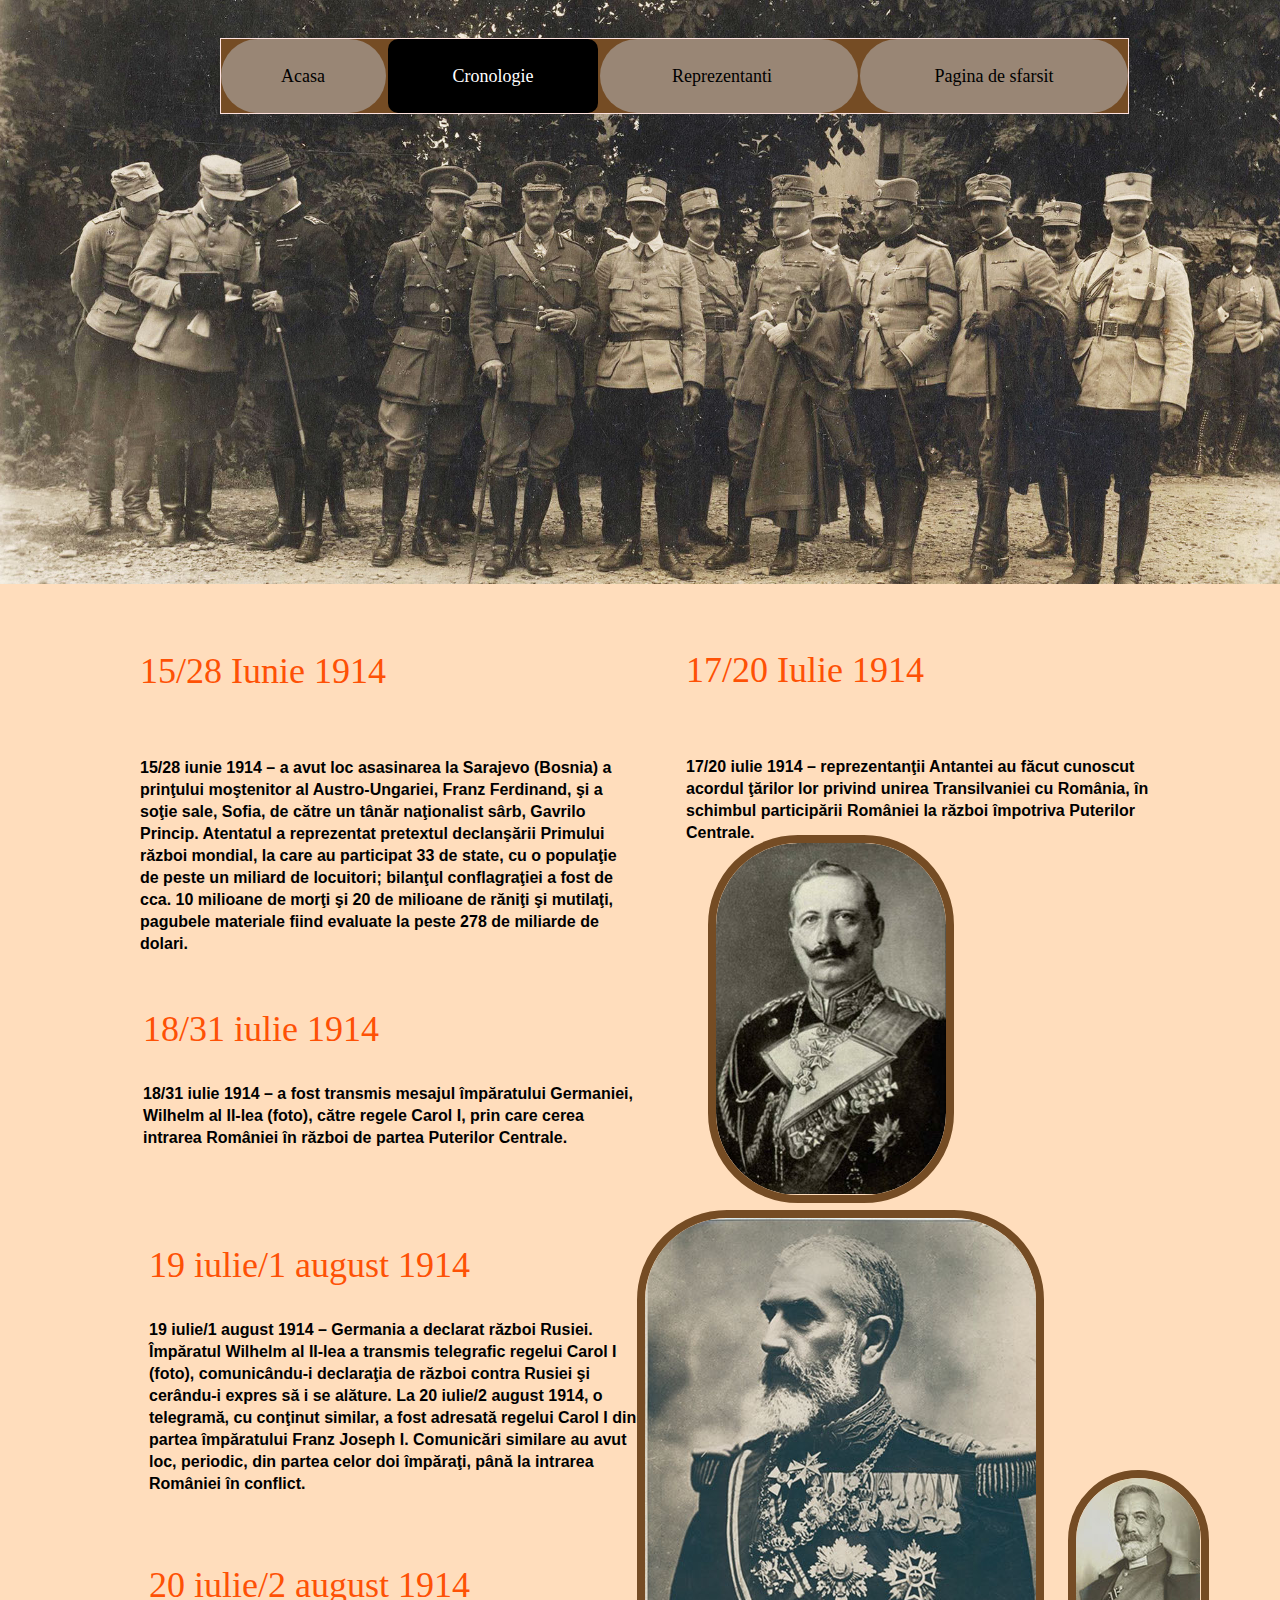
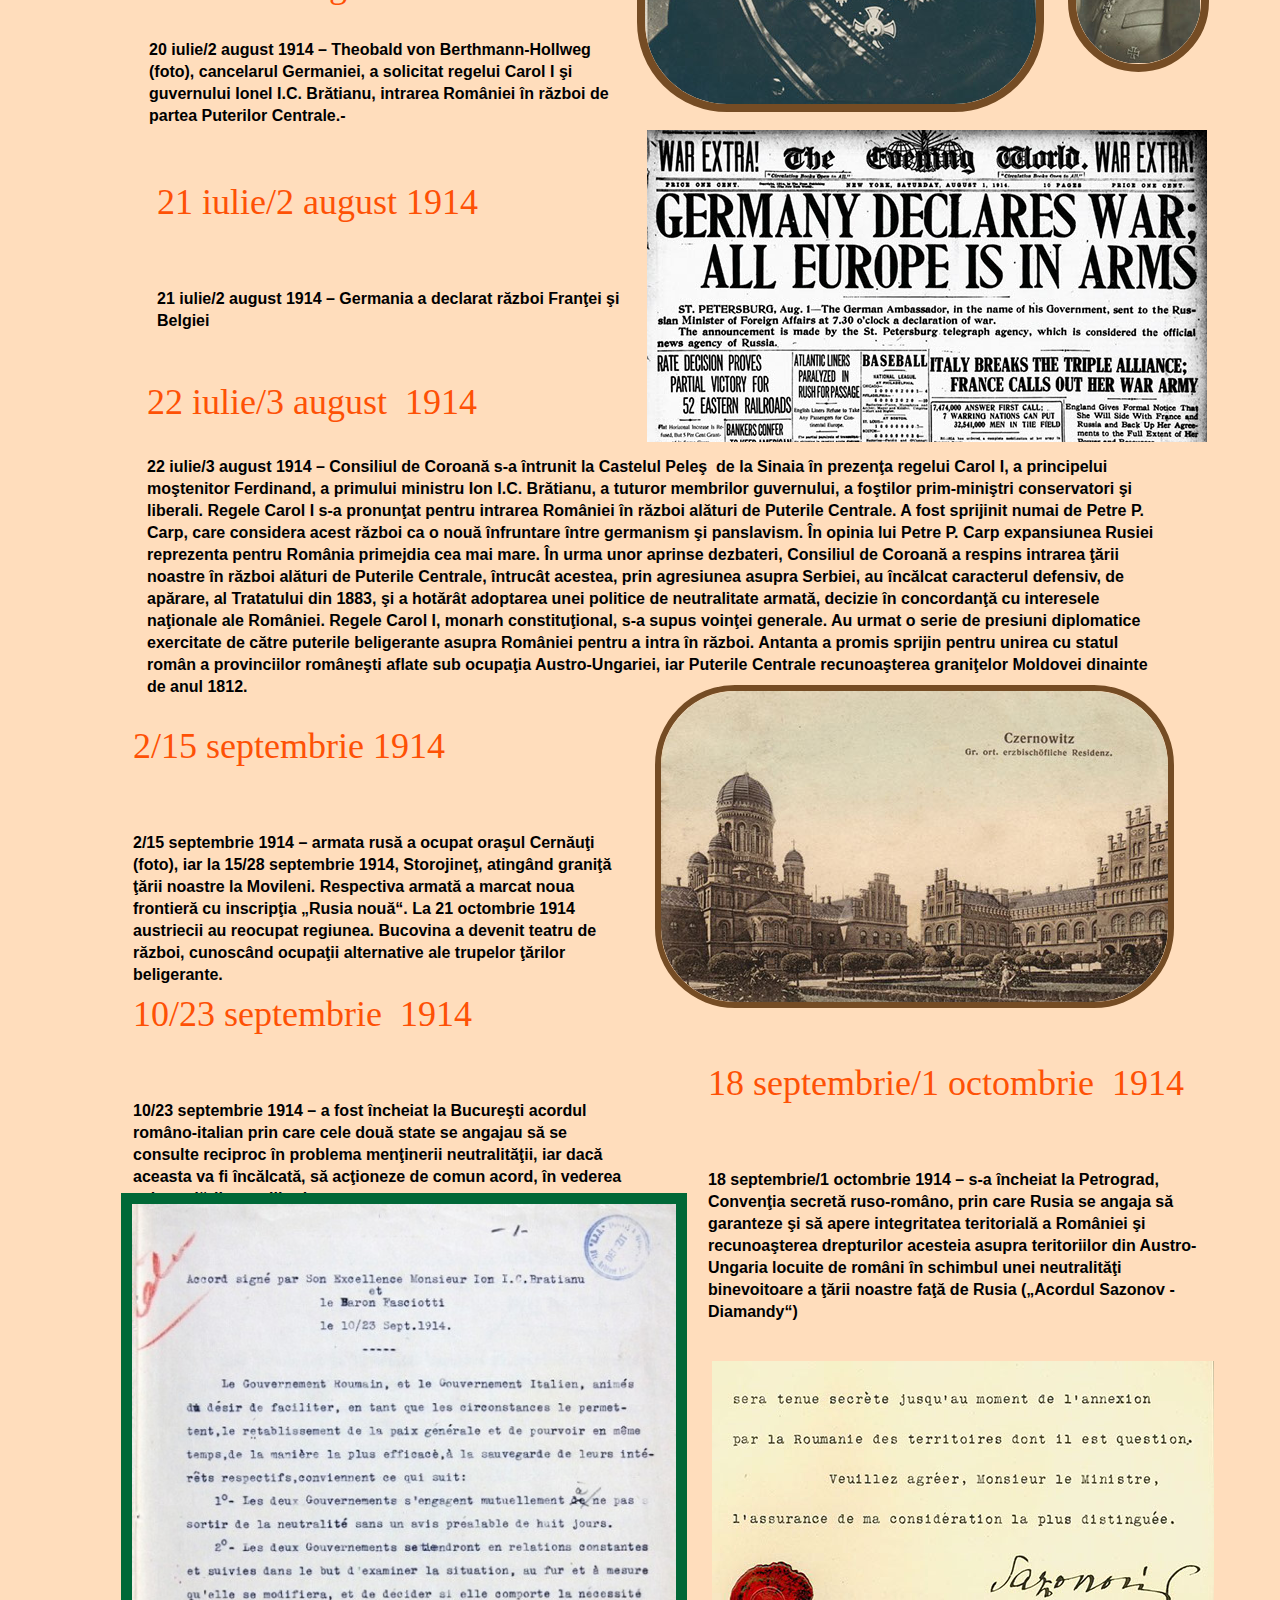
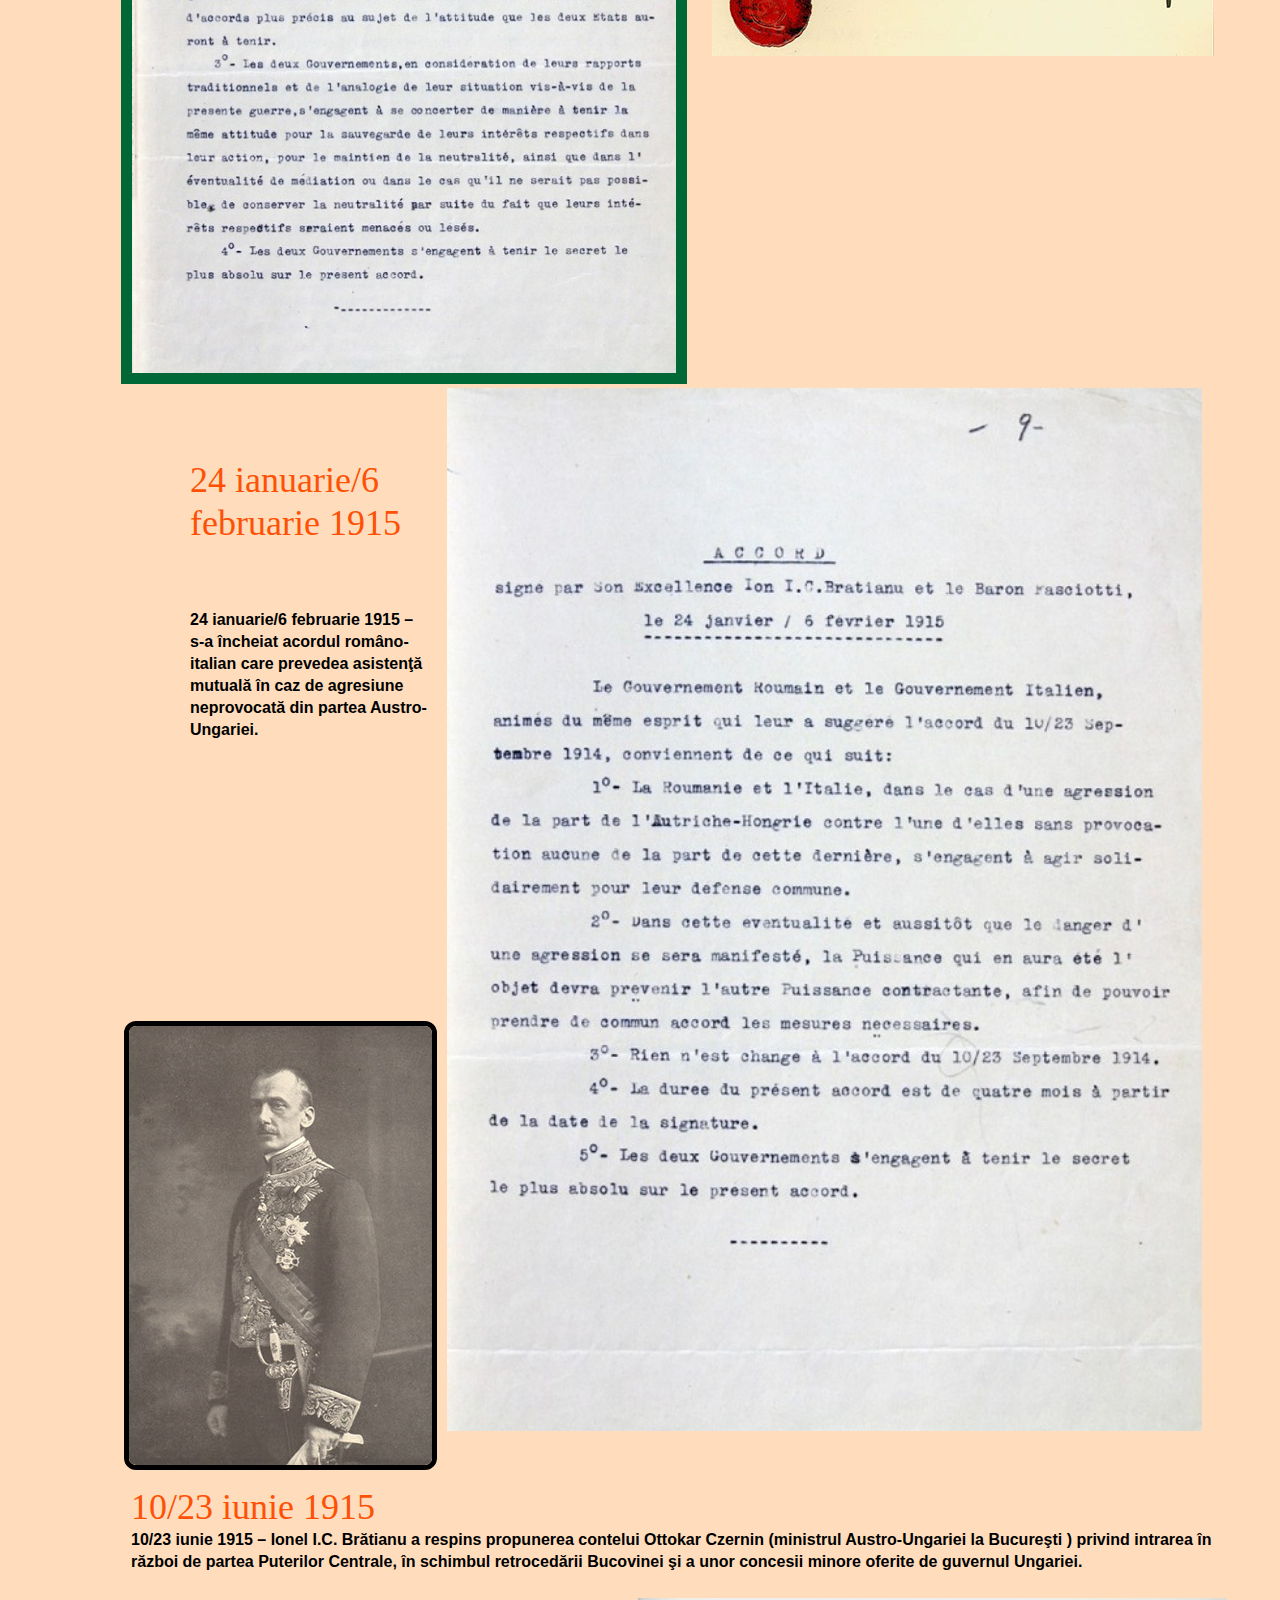
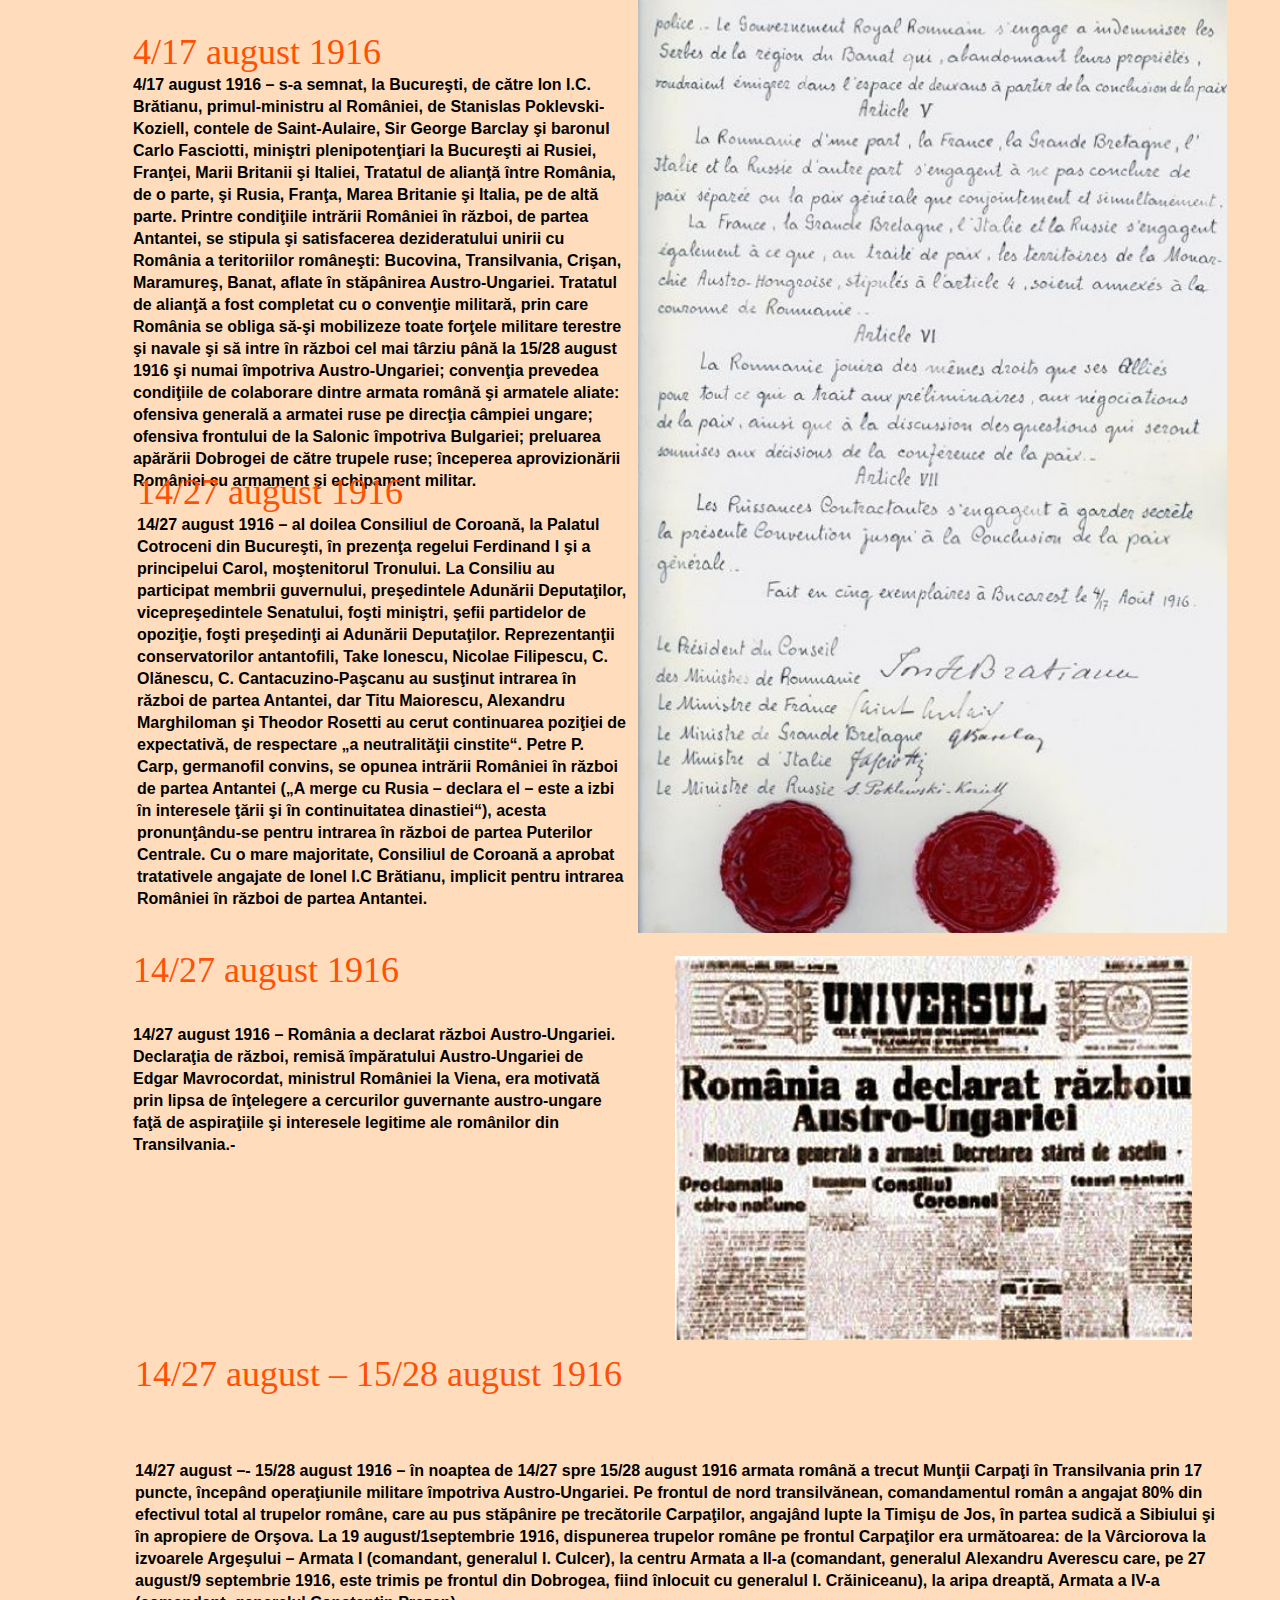
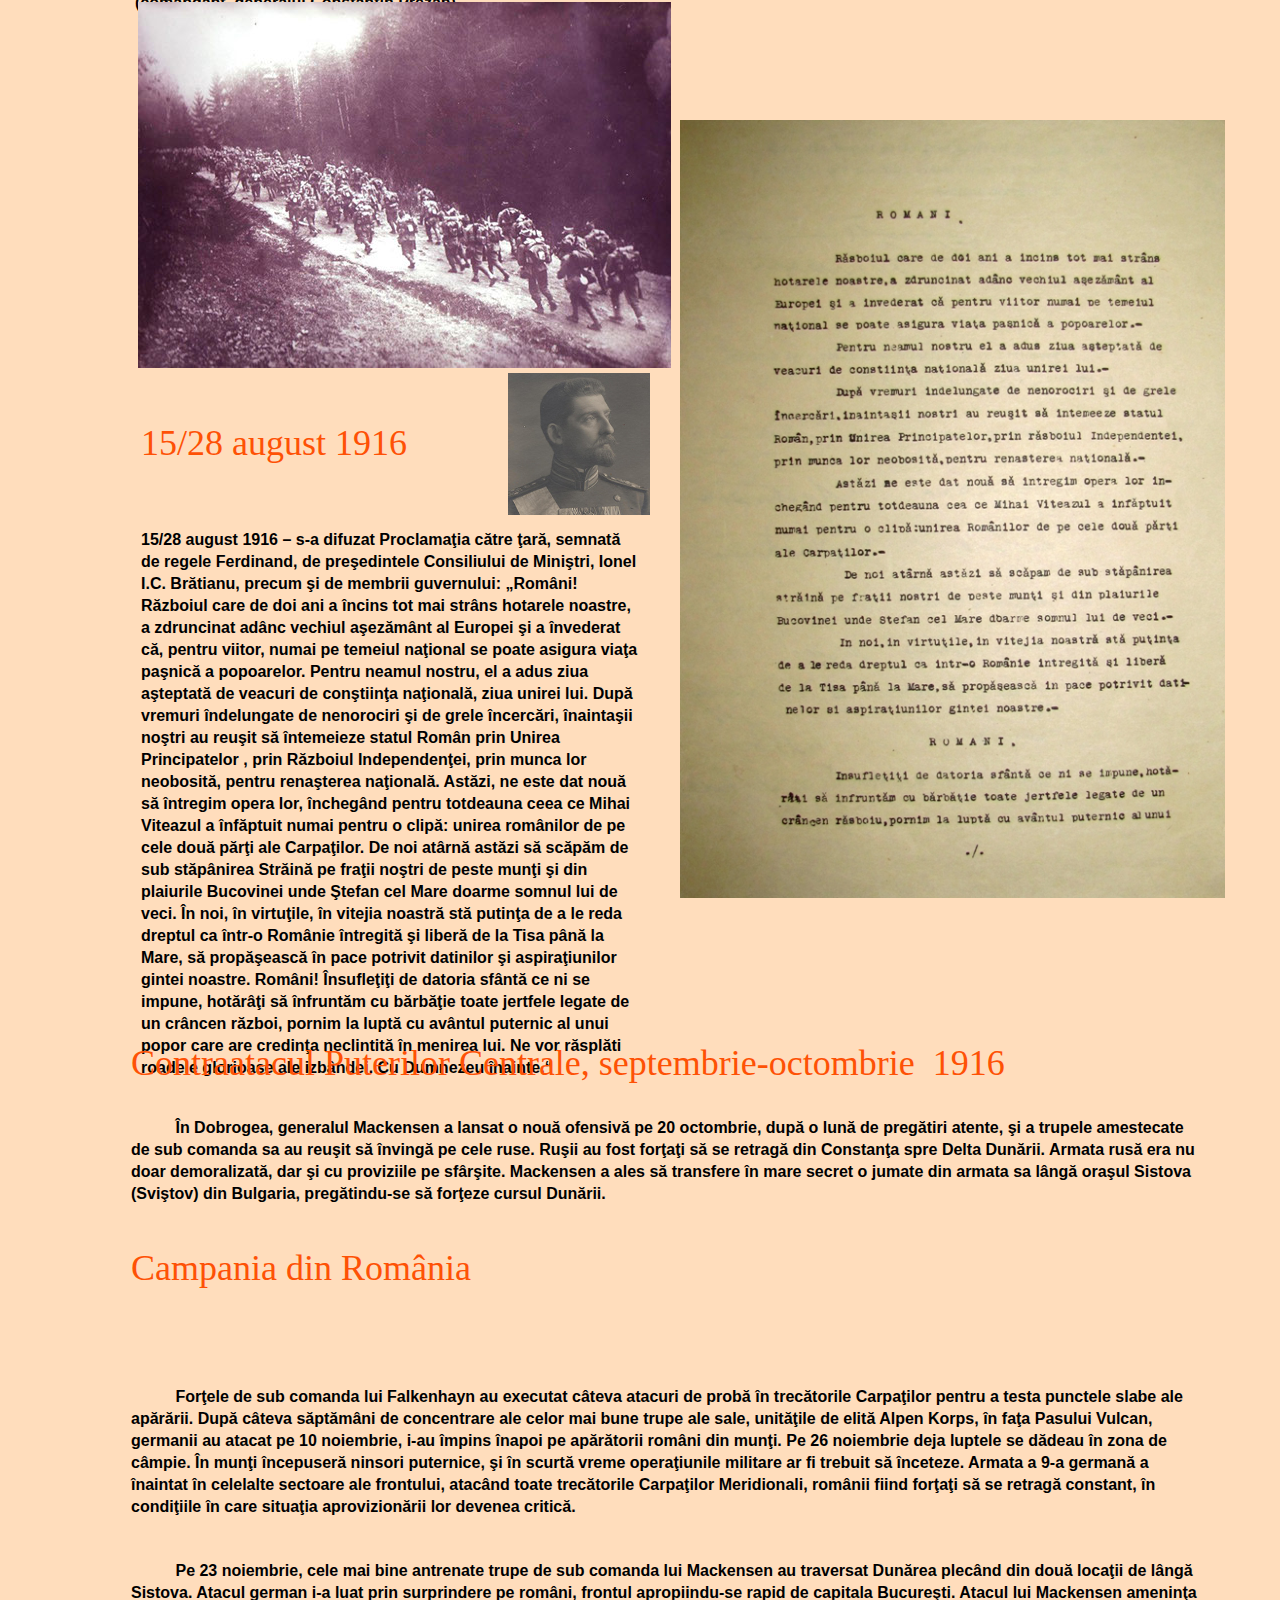
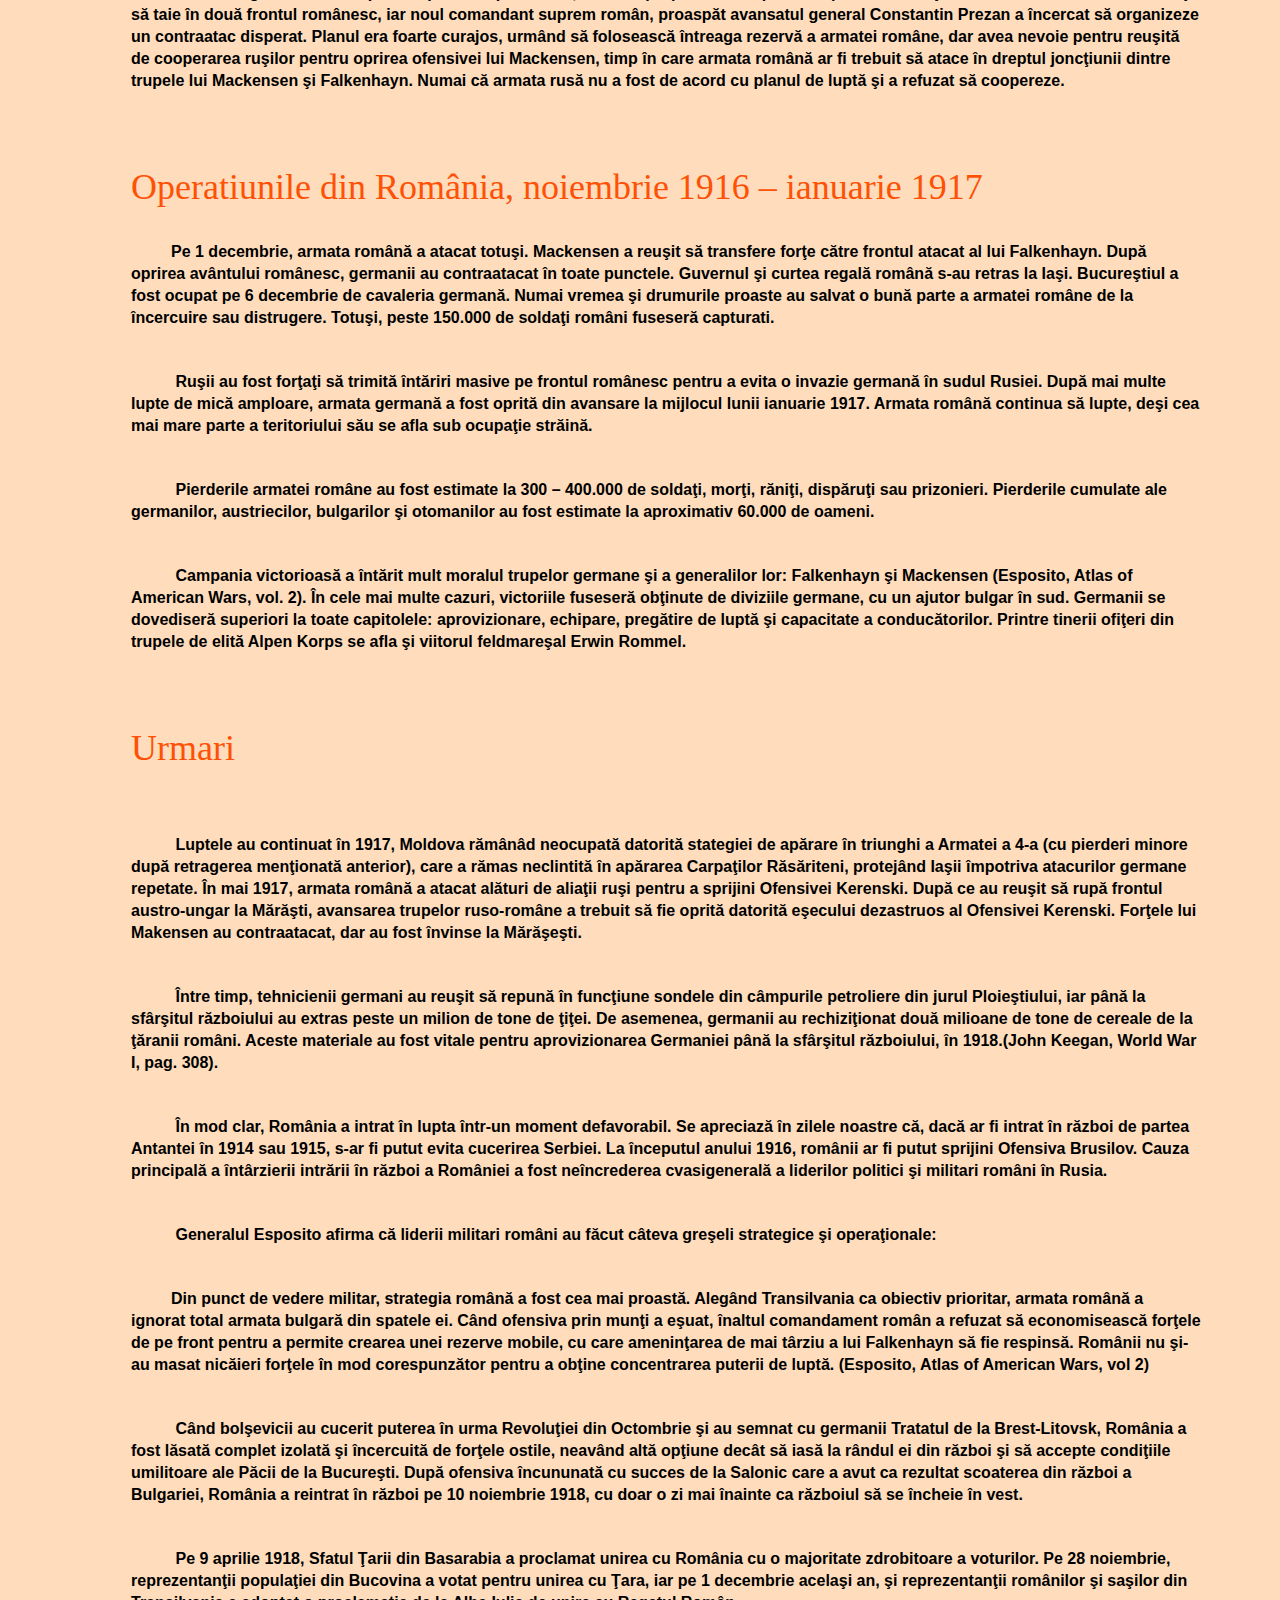
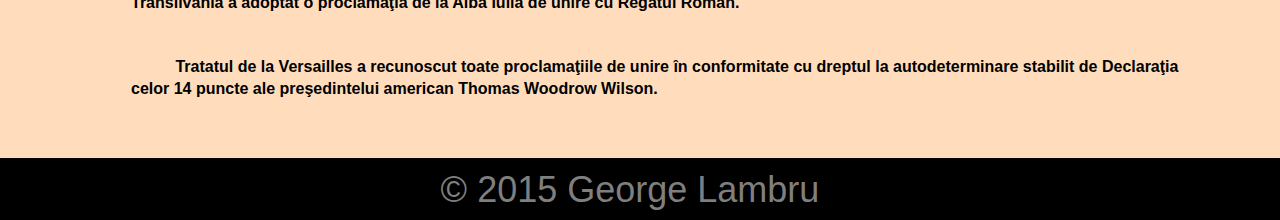
==== cronologie.html @ cd108ac4 "Add files via upload" ====
<!DOCTYPE html>
<html class="html">
 <head>

  <script type="text/javascript">
   if(typeof Muse == "undefined") window.Muse = {}; window.Muse.assets = {"required":["jquery-1.8.3.min.js", "museutils.js", "jquery.musemenu.js", "jquery.watch.js", "cronologie.css"], "outOfDate":[]};
</script>
  
  <meta http-equiv="Content-type" content="text/html;charset=UTF-8"/>
  <meta name="generator" content="2014.0.1.264"/>
  <title>Cronologie</title>
  <!-- CSS -->
  <link rel="stylesheet" type="text/css" href="css/site_global.css?3799021818"/>
  <link rel="stylesheet" type="text/css" href="css/master_a-master.css?3885251692"/>
  <link rel="stylesheet" type="text/css" href="css/cronologie.css?414787068" id="pagesheet"/>
  <!-- Other scripts -->
  <script type="text/javascript">
   document.documentElement.className += ' js';
var __adobewebfontsappname__ = "muse";
</script>
  <!-- JS includes -->
  <script type="text/javascript">
   document.write('\x3Cscript src="' + (document.location.protocol == 'https:' ? 'https:' : 'http:') + '//webfonts.creativecloud.com/josefin-sans:n6:all;alfa-slab-one:n4:all.js" type="text/javascript">\x3C/script>');
</script>
  <!--[if lt IE 9]>
  <script src="scripts/html5shiv.js?4241844378" type="text/javascript"></script>
  <![endif]-->
   </head>
 <body>

  <div class="clearfix" id="page"><!-- column -->
   <div class="position_content" id="page_position_content">
    <div class="browser_width colelem" id="u74-bw">
     <div id="u74"><!-- group -->
      <div class="clearfix" id="u74_align_to_page">
       <nav class="MenuBar clearfix grpelem" id="menuu112"><!-- horizontal box -->
        <div class="MenuItemContainer clearfix grpelem" id="u120"><!-- vertical box -->
         <a class="nonblock nontext MenuItem MenuItemWithSubMenu clearfix colelem" id="u123" href="index.html"><!-- horizontal box --><div class="MenuItemLabel NoWrap clearfix grpelem" id="u124-4"><!-- content --><p>Acasa</p></div></a>
        </div>
        <div class="MenuItemContainer clearfix grpelem" id="u113"><!-- vertical box -->
         <a class="nonblock nontext MenuItem MenuItemWithSubMenu MuseMenuActive clearfix colelem" id="u114" href="cronologie.html"><!-- horizontal box --><div class="MenuItemLabel NoWrap clearfix grpelem" id="u115-4"><!-- content --><p>Cronologie</p></div></a>
        </div>
        <div class="MenuItemContainer clearfix grpelem" id="u128"><!-- vertical box -->
         <a class="nonblock nontext MenuItem MenuItemWithSubMenu clearfix colelem" id="u131" href="reprezentanti.html"><!-- horizontal box --><div class="MenuItemLabel NoWrap clearfix grpelem" id="u133-4"><!-- content --><p>Reprezentanti</p></div><div class="grpelem" id="u134"><!-- image --></div></a>
         <div class="SubMenu  MenuLevel1 clearfix" id="u129"><!-- vertical box -->
          <ul class="SubMenuView clearfix colelem" id="u130"><!-- vertical box -->
           
          </ul>
         </div>
        </div>
        <div class="MenuItemContainer clearfix grpelem" id="u135"><!-- vertical box -->
         <a class="nonblock nontext MenuItem MenuItemWithSubMenu clearfix colelem" id="u136" href="pagina-de-sfarsit.html"><!-- horizontal box --><div class="MenuItemLabel NoWrap clearfix grpelem" id="u139-4"><!-- content --><p>Pagina de sfarsit</p></div></a>
        </div>
       </nav>
      </div>
     </div>
    </div>
    <div class="clearfix colelem" id="pu280-11"><!-- group -->
     <div class="clearfix grpelem" id="u280-11"><!-- content -->
      <h1 class="Heading" id="u280">&nbsp;</h1>
      <h1 class="Heading" id="u280-3">15/28 Iunie 1914</h1>
      <p class="Body-Copy">&nbsp;</p>
      <p class="Body-Copy">&nbsp;</p>
      <p class="Body-Copy">15/28 iunie 1914 – a avut loc asasinarea la Sarajevo (Bosnia) a prinţului moştenitor al Austro&#45;Ungariei, Franz Ferdinand, şi a soţie sale, Sofia, de către un tânăr naţionalist sârb, Gavrilo Princip. Atentatul a reprezentat pretextul declanşării Primului război mondial, la care au participat 33 de state, cu o populaţie de peste un miliard de locuitori; bilanţul conflagraţiei a fost de cca. 10 milioane de morţi şi 20 de milioane de răniţi şi mutilaţi, pagubele materiale fiind evaluate la peste 278 de miliarde de dolari.</p>
      <p class="Body-Copy">&nbsp;</p>
      <p>&nbsp;</p>
     </div>
     <div class="clearfix grpelem" id="u648-12"><!-- content -->
      <h1 class="Heading" id="u648">&nbsp;</h1>
      <h1 class="Heading" id="u648-3">17/20 Iulie 1914</h1>
      <p class="Body-Copy">&nbsp;</p>
      <p class="Body-Copy">&nbsp;</p>
      <p class="Body-Copy">17/20 iulie 1914 – reprezentanţii Antantei au făcut cunoscut acordul ţărilor lor privind unirea Transilvaniei cu România, în schimbul participării României la război împotriva Puterilor Centrale.</p>
      <p class="Body-Copy">&nbsp;</p>
      <p class="Body-Copy">&nbsp;</p>
      <p>&nbsp;</p>
     </div>
     <div class="clearfix grpelem" id="u650-9"><!-- content -->
      <h1 class="Heading" id="u650">&nbsp;</h1>
      <h1 class="Heading" id="u650-3">18/31 iulie 1914</h1>
      <p class="Body-Copy">&nbsp;</p>
      <p class="Body-Copy">18/31 iulie 1914 – a fost transmis mesajul împăratului Germaniei, Wilhelm al II&#45;lea (foto), către regele Carol I, prin care cerea intrarea României în război de partea Puterilor Centrale.</p>
      <p>&nbsp;</p>
     </div>
     <div class="clearfix grpelem" id="u651-11"><!-- content -->
      <h1 class="Heading" id="u651">&nbsp;</h1>
      <h1 class="Heading" id="u651-3">19 iulie/1 august 1914</h1>
      <p class="Body-Copy">&nbsp;</p>
      <p class="Body-Copy">19 iulie/1 august 1914 – Germania a declarat război Rusiei. Împăratul Wilhelm al II&#45;lea a transmis telegrafic regelui Carol I (foto), comunicându&#45;i declaraţia de război contra Rusiei şi cerându&#45;i expres să i se alăture. La 20 iulie/2 august 1914, o telegramă, cu conţinut similar, a fost adresată regelui Carol I din partea împăratului Franz Joseph I. Comunicări similare au avut loc, periodic, din partea celor doi împăraţi, până la intrarea României în conflict.</p>
      <p class="Body-Copy">&nbsp;</p>
      <p class="Body-Copy">&nbsp;</p>
      <p>&nbsp;</p>
     </div>
     <div class="clearfix grpelem" id="u652-11"><!-- content -->
      <h1 class="Heading" id="u652">&nbsp;</h1>
      <h1 class="Heading" id="u652-3">20 iulie/2 august 1914</h1>
      <p class="Body-Copy">&nbsp;</p>
      <p class="Body-Copy">20 iulie/2 august 1914 – Theobald von Berthmann&#45;Hollweg (foto), cancelarul Germaniei, a solicitat regelui Carol I şi guvernului Ionel I.C. Brătianu, intrarea României în război de partea Puterilor Centrale.&#45;</p>
      <p class="Body-Copy">&nbsp;</p>
      <p class="Body-Copy">&nbsp;</p>
      <p>&nbsp;</p>
     </div>
     <div class="clearfix grpelem" id="u653-11"><!-- content -->
      <h1 class="Heading" id="u653">&nbsp;</h1>
      <h1 class="Heading" id="u653-3">21 iulie/2 august 1914</h1>
      <p class="Body-Copy">&nbsp;</p>
      <p class="Body-Copy">&nbsp;</p>
      <p class="Body-Copy">21 iulie/2 august 1914 – Germania a declarat război Franţei şi Belgiei</p>
      <p class="Body-Copy">&nbsp;</p>
      <p>&nbsp;</p>
     </div>
     <div class="rounded-corners clip_frame grpelem" id="u924"><!-- image -->
      <img class="block" id="u924_img" src="images/wilhelm-crop-u924.jpg" alt="" width="231" height="351"/>
     </div>
     <div class="rounded-corners clip_frame grpelem" id="u930"><!-- image -->
      <img class="block" id="u930_img" src="images/carol%201.jpg" alt="" width="391" height="486"/>
     </div>
     <div class="rounded-corners clip_frame grpelem" id="u936"><!-- image -->
      <img class="block" id="u936_img" src="images/hollweg.jpg" alt="" width="124" height="185"/>
     </div>
     <div class="clip_frame grpelem" id="u942"><!-- image -->
      <img class="block" id="u942_img" src="images/germani%20la%20razboi.jpg" alt="" width="560" height="312"/>
     </div>
     <div class="clearfix grpelem" id="u948-11"><!-- content -->
      <h1 class="Heading" id="u948">&nbsp;</h1>
      <h1 class="Heading" id="u948-3">22 iulie/3 august&nbsp; 1914</h1>
      <p class="Body-Copy">&nbsp;</p>
      <p class="Body-Copy">22 iulie/3 august 1914 – Consiliul de Coroană s&#45;a întrunit la Castelul Peleş&nbsp; de la Sinaia în prezenţa regelui Carol I, a principelui moştenitor Ferdinand, a primului ministru Ion I.C. Brătianu, a tuturor membrilor guvernului, a foştilor prim&#45;miniştri conservatori şi liberali. Regele Carol I s&#45;a pronunţat pentru intrarea României în război alături de Puterile Centrale. A fost sprijinit numai de Petre P. Carp, care considera acest război ca o nouă înfruntare între germanism şi panslavism. În opinia lui Petre P. Carp expansiunea Rusiei reprezenta pentru România primejdia cea mai mare. În urma unor aprinse dezbateri, Consiliul de Coroană a respins intrarea ţării noastre în război alături de Puterile Centrale, întrucât acestea, prin agresiunea asupra Serbiei, au încălcat caracterul defensiv, de apărare, al Tratatului din 1883, şi a hotărât adoptarea unei politice de neutralitate armată, decizie în concordanţă cu interesele naţionale ale României. Regele Carol I, monarh constituţional, s&#45;a supus voinţei generale. Au urmat o serie de presiuni diplomatice exercitate de către puterile beligerante asupra României pentru a intra în război. Antanta a promis sprijin pentru unirea cu statul român a provinciilor româneşti aflate sub ocupaţia Austro&#45;Ungariei, iar Puterile Centrale recunoaşterea graniţelor Moldovei dinainte de anul 1812.</p>
      <p class="Body-Copy">&nbsp;</p>
      <p class="Body-Copy">&nbsp;</p>
      <p>&nbsp;</p>
     </div>
     <div class="clearfix grpelem" id="u949-12"><!-- content -->
      <h1 class="Heading" id="u949">&nbsp;</h1>
      <h1 class="Heading" id="u949-3">2/15 septembrie 1914</h1>
      <p class="Body-Copy">&nbsp;</p>
      <p class="Body-Copy">&nbsp;</p>
      <p class="Body-Copy">2/15 septembrie 1914 – armata rusă a ocupat oraşul Cernăuţi (foto), iar la 15/28 septembrie 1914, Storojineţ, atingând graniţă ţării noastre la Movileni. Respectiva armată a marcat noua frontieră cu inscripţia „Rusia nouă“. La 21 octombrie 1914 austriecii au reocupat regiunea. Bucovina a devenit teatru de război, cunoscând ocupaţii alternative ale trupelor ţărilor beligerante.</p>
      <p class="Body-Copy">&nbsp;</p>
      <p class="Body-Copy">&nbsp;</p>
      <p>&nbsp;</p>
     </div>
     <div class="rounded-corners clip_frame grpelem" id="u960"><!-- image -->
      <img class="block" id="u960_img" src="images/9_cernauti.jpg" alt="" width="507" height="311"/>
     </div>
     <div class="clearfix grpelem" id="u1000"><!-- group -->
      <div class="clearfix grpelem" id="u950-11"><!-- content -->
       <h1 class="Heading" id="u950">&nbsp;</h1>
       <h1 class="Heading" id="u950-3">10/23 septembrie&nbsp; 1914</h1>
       <p class="Body-Copy">&nbsp;</p>
       <p class="Body-Copy">&nbsp;</p>
       <p class="Body-Copy">10/23 septembrie 1914 – a fost încheiat la Bucureşti acordul româno&#45;italian prin care cele două state se angajau să se consulte reciproc în problema menţinerii neutralităţii, iar dacă aceasta va fi încălcată, să acţioneze de comun acord, în vederea salvgardării propriilor interese.</p>
       <p class="Body-Copy">&nbsp;</p>
       <p>&nbsp;</p>
      </div>
      <div class="clip_frame grpelem" id="u966"><!-- image -->
       <img class="block" id="u966_img" src="images/10_acorduri_romano_italiene.jpg" alt="" width="544" height="769"/>
      </div>
     </div>
     <div class="clearfix grpelem" id="u1001"><!-- group -->
      <div class="clearfix grpelem" id="u951-11"><!-- content -->
       <h1 class="Heading" id="u951">&nbsp;</h1>
       <h1 class="Heading" id="u951-3">18 septembrie/1 octombrie&nbsp; 1914</h1>
       <p class="Body-Copy">&nbsp;</p>
       <p class="Body-Copy">&nbsp;</p>
       <p class="Body-Copy">18 septembrie/1 octombrie 1914 – s&#45;a încheiat la Petrograd, Convenţia secretă ruso&#45;româno, prin care Rusia se angaja să garanteze şi să apere integritatea teritorială a României şi recunoaşterea drepturilor acesteia asupra teritoriilor din Austro&#45;Ungaria locuite de români în schimbul unei neutralităţi binevoitoare a ţării noastre faţă de Rusia („Acordul Sazonov &#45; Diamandy“)</p>
       <p class="Body-Copy">&nbsp;</p>
       <p>&nbsp;</p>
      </div>
      <div class="clip_frame grpelem" id="u972"><!-- image -->
       <img class="block" id="u972_img" src="images/petrograd%20rusorom.jpg" alt="" width="502" height="295"/>
      </div>
     </div>
    </div>
    <div class="clearfix colelem" id="pu952-12"><!-- group -->
     <div class="clearfix grpelem" id="u952-12"><!-- content -->
      <h1 class="Heading" id="u952">&nbsp;</h1>
      <h1 class="Heading" id="u952-3">24 ianuarie/6 februarie 1915</h1>
      <p class="Body-Copy">&nbsp;</p>
      <p class="Body-Copy">&nbsp;</p>
      <p class="Body-Copy">24 ianuarie/6 februarie 1915 – s&#45;a încheiat acordul româno&#45;italian care prevedea asistenţă mutuală în caz de agresiune neprovocată din partea Austro&#45;Ungariei.</p>
      <p class="Body-Copy">&nbsp;</p>
      <p class="Body-Copy">&nbsp;</p>
      <p>&nbsp;</p>
     </div>
     <div class="clearfix grpelem" id="u953-8"><!-- content -->
      <h1 class="Heading" id="u953">&nbsp;</h1>
      <h1 class="Heading" id="u953-3">10/23 iunie 1915</h1>
      <p class="Body-Copy">10/23 iunie 1915 – Ionel I.C. Brătianu a respins propunerea contelui Ottokar Czernin (ministrul Austro&#45;Ungariei la Bucureşti ) privind intrarea în război de partea Puterilor Centrale, în schimbul retrocedării Bucovinei şi a unor concesii minore oferite de guvernul Ungariei.</p>
      <p>&nbsp;</p>
     </div>
     <div class="clip_frame grpelem" id="u981"><!-- image -->
      <img class="block" id="u981_img" src="images/fainl%20acord.jpg" alt="" width="755" height="1043"/>
     </div>
     <div class="rounded-corners clip_frame grpelem" id="u989"><!-- image -->
      <img class="block" id="u989_img" src="images/ionel.jpg" alt="" width="303" height="439"/>
     </div>
     <div class="clearfix grpelem" id="u996-8"><!-- content -->
      <h1 class="Heading" id="u996">&nbsp;</h1>
      <h1 class="Heading" id="u996-3">4/17 august 1916</h1>
      <p class="Body-Copy">4/17 august 1916 – s&#45;a semnat, la Bucureşti, de către Ion I.C. Brătianu, primul&#45;ministru al României, de Stanislas Poklevski&#45;Koziell, contele de Saint&#45;Aulaire, Sir George Barclay şi baronul Carlo Fasciotti, miniştri plenipotenţiari la Bucureşti ai Rusiei, Franţei, Marii Britanii şi Italiei, Tratatul de alianţă între România, de o parte, şi Rusia, Franţa, Marea Britanie şi Italia, pe de altă parte. Printre condiţiile intrării României în război, de partea Antantei, se stipula şi satisfacerea dezideratului unirii cu România a teritoriilor româneşti: Bucovina, Transilvania, Crişan, Maramureş, Banat, aflate în stăpânirea Austro&#45;Ungariei. Tratatul de alianţă a fost completat cu o convenţie militară, prin care România se obliga să&#45;şi mobilizeze toate forţele militare terestre şi navale şi să intre în război cel mai târziu până la 15/28 august 1916 şi numai împotriva Austro&#45;Ungariei; convenţia prevedea condiţiile de colaborare dintre armata română şi armatele aliate: ofensiva generală a armatei ruse pe direcţia câmpiei ungare; ofensiva frontului de la Salonic împotriva Bulgariei; preluarea apărării Dobrogei de către trupele ruse; începerea aprovizionării României cu armament şi echipament militar.</p>
      <p>&nbsp;</p>
     </div>
     <div class="clearfix grpelem" id="u997-8"><!-- content -->
      <h1 class="Heading" id="u997">&nbsp;</h1>
      <h1 class="Heading" id="u997-3">14/27 august 1916</h1>
      <p class="Body-Copy">14/27 august 1916 – al doilea Consiliul de Coroană, la Palatul Cotroceni din Bucureşti, în prezenţa regelui Ferdinand I şi a principelui Carol, moştenitorul Tronului. La Consiliu au participat membrii guvernului, preşedintele Adunării Deputaţilor, vicepreşedintele Senatului, foşti miniştri, şefii partidelor de opoziţie, foşti preşedinţi ai Adunării Deputaţilor. Reprezentanţii conservatorilor antantofili, Take Ionescu, Nicolae Filipescu, C. Olănescu, C. Cantacuzino&#45;Paşcanu au susţinut intrarea în război de partea Antantei, dar Titu Maiorescu, Alexandru Marghiloman şi Theodor Rosetti au cerut continuarea poziţiei de expectativă, de respectare „a neutralităţii cinstite“. Petre P. Carp, germanofil convins, se opunea intrării României în război de partea Antantei („A merge cu Rusia – declara el – este a izbi în interesele ţării şi în continuitatea dinastiei“), acesta pronunţându&#45;se pentru intrarea în război de partea Puterilor Centrale. Cu o mare majoritate, Consiliul de Coroană a aprobat tratativele angajate de Ionel I.C Brătianu, implicit pentru intrarea României în război de partea Antantei.</p>
      <p>&nbsp;</p>
     </div>
     <div class="clearfix grpelem" id="u998-11"><!-- content -->
      <h1 class="Heading" id="u998">&nbsp;</h1>
      <h1 class="Heading" id="u998-3">14/27 august – 15/28 august 1916</h1>
      <p class="Body-Copy">&nbsp;</p>
      <p class="Body-Copy">&nbsp;</p>
      <p class="Body-Copy">14/27 august –&#45; 15/28 august 1916 – în noaptea de 14/27 spre 15/28 august 1916 armata română a trecut Munţii Carpaţi în Transilvania prin 17 puncte, începând operaţiunile militare împotriva Austro&#45;Ungariei. Pe frontul de nord transilvănean, comandamentul român a angajat 80% din efectivul total al trupelor române, care au pus stăpânire pe trecătorile Carpaţilor, angajând lupte la Timişu de Jos, în partea sudică a Sibiului şi în apropiere de Orşova. La 19 august/1septembrie 1916, dispunerea trupelor române pe frontul Carpaţilor era următoarea: de la Vârciorova la izvoarele Argeşului – Armata I (comandant, generalul I. Culcer), la centru Armata a II&#45;a (comandant, generalul Alexandru Averescu care, pe 27 august/9 septembrie 1916, este trimis pe frontul din Dobrogea, fiind înlocuit cu generalul I. Crăiniceanu), la aripa dreaptă, Armata a IV&#45;a (comandant, generalul Constantin Prezan).</p>
      <p class="Body-Copy">&nbsp;</p>
      <p>&nbsp;</p>
     </div>
     <div class="clearfix grpelem" id="u999-10"><!-- content -->
      <h1 class="Heading" id="u999">&nbsp;</h1>
      <h1 class="Heading" id="u999-3">14/27 august 1916</h1>
      <p class="Body-Copy">&nbsp;</p>
      <p class="Body-Copy">14/27 august 1916 – România a declarat război Austro&#45;Ungariei. Declaraţia de război, remisă împăratului Austro&#45;Ungariei de Edgar Mavrocordat, ministrul României la Viena, era motivată prin lipsa de înţelegere a cercurilor guvernante austro&#45;ungare faţă de aspiraţiile şi interesele legitime ale românilor din Transilvania.&#45;</p>
      <p class="Body-Copy">&nbsp;</p>
      <p>&nbsp;</p>
     </div>
     <div class="clip_frame grpelem" id="u1002"><!-- image -->
      <img class="block" id="u1002_img" src="images/proclamatia.jpg" alt="" width="589" height="935"/>
     </div>
     <div class="clip_frame grpelem" id="u1008"><!-- image -->
      <img class="block" id="u1008_img" src="images/war.jpg" alt="" width="517" height="384"/>
     </div>
     <div class="clip_frame grpelem" id="u1014"><!-- image -->
      <img class="block" id="u1014_img" src="images/transilvania.jpg" alt="" width="533" height="366"/>
     </div>
     <div class="clearfix grpelem" id="u1020-11"><!-- content -->
      <h1 class="Heading" id="u1020">&nbsp;</h1>
      <h1 class="Heading" id="u1020-3">15/28 august 1916</h1>
      <p class="Body-Copy">&nbsp;</p>
      <p class="Body-Copy">&nbsp;</p>
      <p class="Body-Copy">15/28 august 1916 – s&#45;a difuzat Proclamaţia către ţară, semnată de regele Ferdinand, de preşedintele Consiliului de Miniştri, Ionel I.C. Brătianu, precum şi de membrii guvernului: „Români! Războiul care de doi ani a încins tot mai strâns hotarele noastre, a zdruncinat adânc vechiul aşezământ al Europei şi a învederat că, pentru viitor, numai pe temeiul naţional se poate asigura viaţa paşnică a popoarelor. Pentru neamul nostru, el a adus ziua aşteptată de veacuri de conştiinţa naţională, ziua unirei lui. După vremuri îndelungate de nenorociri şi de grele încercări, înaintaşii noştri au reuşit să întemeieze statul Român prin Unirea Principatelor , prin Războiul Independenţei, prin munca lor neobosită, pentru renaşterea naţională. Astăzi, ne este dat nouă să întregim opera lor, închegând pentru totdeauna ceea ce Mihai Viteazul a înfăptuit numai pentru o clipă: unirea românilor de pe cele două părţi ale Carpaţilor. De noi atârnă astăzi să scăpăm de sub stăpânirea Străină pe fraţii noştri de peste munţi şi din plaiurile Bucovinei unde Ştefan cel Mare doarme somnul lui de veci. În noi, în virtuţile, în vitejia noastră stă putinţa de a le reda dreptul ca într&#45;o Românie întregită şi liberă de la Tisa până la Mare, să propăşească în pace potrivit datinilor şi aspiraţiunilor gintei noastre. Români! Însufleţiţi de datoria sfântă ce ni se impune, hotărâţi să înfruntăm cu bărbăţie toate jertfele legate de un crâncen război, pornim la luptă cu avântul puternic al unui popor care are credinţa neclintită în menirea lui. Ne vor răsplăti roadele glorioase ale izbândei. Cu Dumnezeu înainte.“</p>
      <p class="Body-Copy">&nbsp;</p>
      <p>&nbsp;</p>
     </div>
     <div class="clip_frame grpelem" id="u1021"><!-- image -->
      <img class="block" id="u1021_img" src="images/ferdinand.jpg" alt="" width="545" height="778"/>
     </div>
     <div class="clip_frame grpelem" id="u1027"><!-- image -->
      <img class="block" id="u1027_img" src="images/king_ferdinand_of_romania.jpg" alt="" width="142" height="142"/>
     </div>
     <div class="clearfix grpelem" id="u1031-66"><!-- content -->
      <h1 class="Heading" id="u1031">&nbsp;</h1>
      <h1 class="Heading" id="u1031-3">Contraatacul Puterilor Centrale, septembrie&#45;octombrie&nbsp; 1916</h1>
      <p class="Body-Copy">&nbsp;</p>
      <p class="Body-Copy">&nbsp;&nbsp;&nbsp;&nbsp;&nbsp;&nbsp;&nbsp;&nbsp;&nbsp; În Dobrogea, generalul Mackensen a lansat o nouă ofensivă pe 20 octombrie, după o lună de pregătiri atente, şi a trupele amestecate de sub comanda sa au reuşit să învingă pe cele ruse. Ruşii au fost forţaţi să se retragă din Constanţa spre Delta Dunării. Armata rusă era nu doar demoralizată, dar şi cu proviziile pe sfârşite. Mackensen a ales să transfere în mare secret o jumate din armata sa lângă oraşul Sistova (Sviştov) din Bulgaria, pregătindu&#45;se să forţeze cursul Dunării.</p>
      <p class="Body-Copy">&nbsp;</p>
      <h1 class="Heading" id="u1031-9">Campania din România</h1>
      <p class="Body-Copy">&nbsp;</p>
      <p class="Body-Copy">&nbsp;</p>
      <p class="Body-Copy">&nbsp;</p>
      <p class="Body-Copy">&nbsp;&nbsp;&nbsp;&nbsp;&nbsp;&nbsp;&nbsp;&nbsp;&nbsp; Forţele de sub comanda lui Falkenhayn au executat câteva atacuri de probă în trecătorile Carpaţilor pentru a testa punctele slabe ale apărării. După câteva săptămâni de concentrare ale celor mai bune trupe ale sale, unităţile de elită Alpen Korps, în faţa Pasului Vulcan, germanii au atacat pe 10 noiembrie, i&#45;au împins înapoi pe apărătorii români din munţi. Pe 26 noiembrie deja luptele se dădeau în zona de câmpie. În munţi începuseră ninsori puternice, şi în scurtă vreme operaţiunile militare ar fi trebuit să înceteze. Armata a 9&#45;a germană a înaintat în celelalte sectoare ale frontului, atacând toate trecătorile Carpaţilor Meridionali, românii fiind forţaţi să se retragă constant, în condiţiile în care situaţia aprovizionării lor devenea critică.</p>
      <p class="Body-Copy">&nbsp;</p>
      <p class="Body-Copy">&nbsp;&nbsp;&nbsp;&nbsp;&nbsp;&nbsp;&nbsp;&nbsp;&nbsp; Pe 23 noiembrie, cele mai bine antrenate trupe de sub comanda lui Mackensen au traversat Dunărea plecând din două locaţii de lângă Sistova. Atacul german i&#45;a luat prin surprindere pe români, frontul apropiindu&#45;se rapid de capitala Bucureşti. Atacul lui Mackensen ameninţa să taie în două frontul românesc, iar noul comandant suprem român, proaspăt avansatul general Constantin Prezan a încercat să organizeze un contraatac disperat. Planul era foarte curajos, urmând să folosească întreaga rezervă a armatei române, dar avea nevoie pentru reuşită de cooperarea ruşilor pentru oprirea ofensivei lui Mackensen, timp în care armata română ar fi trebuit să atace în dreptul joncţiunii dintre trupele lui Mackensen şi Falkenhayn. Numai că armata rusă nu a fost de acord cu planul de luptă şi a refuzat să coopereze.</p>
      <p class="Body-Copy">&nbsp;</p>
      <p class="Body-Copy">&nbsp;</p>
      <h1 class="Heading" id="u1031-21">Operatiunile din România, noiembrie 1916 – ianuarie 1917</h1>
      <p class="Body-Copy">&nbsp;</p>
      <p class="Body-Copy">&nbsp;&nbsp;&nbsp;&nbsp;&nbsp;&nbsp;&nbsp;&nbsp; Pe 1 decembrie, armata română a atacat totuşi. Mackensen a reuşit să transfere forţe către frontul atacat al lui Falkenhayn. După oprirea avântului românesc, germanii au contraatacat în toate punctele. Guvernul şi curtea regală română s&#45;au retras la Iaşi. Bucureştiul a fost ocupat pe 6 decembrie de cavaleria germană. Numai vremea şi drumurile proaste au salvat o bună parte a armatei române de la încercuire sau distrugere. Totuşi, peste 150.000 de soldaţi români fuseseră capturati.</p>
      <p class="Body-Copy">&nbsp;</p>
      <p class="Body-Copy">&nbsp;&nbsp;&nbsp;&nbsp;&nbsp;&nbsp;&nbsp;&nbsp;&nbsp; Ruşii au fost forţaţi să trimită întăriri masive pe frontul românesc pentru a evita o invazie germană în sudul Rusiei. După mai multe lupte de mică amploare, armata germană a fost oprită din avansare la mijlocul lunii ianuarie 1917. Armata română continua să lupte, deşi cea mai mare parte a teritoriului său se afla sub ocupaţie străină.</p>
      <p class="Body-Copy">&nbsp;</p>
      <p class="Body-Copy">&nbsp;&nbsp;&nbsp;&nbsp;&nbsp;&nbsp;&nbsp;&nbsp;&nbsp; Pierderile armatei române au fost estimate la 300 – 400.000 de soldaţi, morţi, răniţi, dispăruţi sau prizonieri. Pierderile cumulate ale germanilor, austriecilor, bulgarilor şi otomanilor au fost estimate la aproximativ 60.000 de oameni.</p>
      <p class="Body-Copy">&nbsp;</p>
      <p class="Body-Copy">&nbsp;&nbsp;&nbsp;&nbsp;&nbsp;&nbsp;&nbsp;&nbsp;&nbsp; Campania victorioasă a întărit mult moralul trupelor germane şi a generalilor lor: Falkenhayn şi Mackensen (Esposito, Atlas of American Wars, vol. 2). În cele mai multe cazuri, victoriile fuseseră obţinute de diviziile germane, cu un ajutor bulgar în sud. Germanii se dovediseră superiori la toate capitolele: aprovizionare, echipare, pregătire de luptă şi capacitate a conducătorilor. Printre tinerii ofiţeri din trupele de elită Alpen Korps se afla şi viitorul feldmareşal Erwin Rommel.</p>
      <p class="Body-Copy">&nbsp;</p>
      <p class="Body-Copy">&nbsp;</p>
      <h1 class="Heading" id="u1031-37">Urmari</h1>
      <p class="Body-Copy">&nbsp;</p>
      <p class="Body-Copy">&nbsp;</p>
      <p class="Body-Copy">&nbsp;&nbsp;&nbsp;&nbsp;&nbsp;&nbsp;&nbsp;&nbsp;&nbsp; Luptele au continuat în 1917, Moldova rămânâd neocupată datorită stategiei de apărare în triunghi a Armatei a 4&#45;a (cu pierderi minore după retragerea menţionată anterior), care a rămas neclintită în apărarea Carpaţilor Răsăriteni, protejând Iaşii împotriva atacurilor germane repetate. În mai 1917, armata română a atacat alături de aliaţii ruşi pentru a sprijini Ofensivei Kerenski. După ce au reuşit să rupă frontul austro&#45;ungar la Mărăşti, avansarea trupelor ruso&#45;române a trebuit să fie oprită datorită eşecului dezastruos al Ofensivei Kerenski. Forţele lui Makensen au contraatacat, dar au fost învinse la Mărăşeşti.</p>
      <p class="Body-Copy">&nbsp;</p>
      <p class="Body-Copy">&nbsp;&nbsp;&nbsp;&nbsp;&nbsp;&nbsp;&nbsp;&nbsp;&nbsp; Între timp, tehnicienii germani au reuşit să repună în funcţiune sondele din câmpurile petroliere din jurul Ploieştiului, iar până la sfârşitul războiului au extras peste un milion de tone de ţiţei. De asemenea, germanii au rechiziţionat două milioane de tone de cereale de la ţăranii români. Aceste materiale au fost vitale pentru aprovizionarea Germaniei până la sfârşitul războiului, în 1918.(John Keegan, World War I, pag. 308).</p>
      <p class="Body-Copy">&nbsp;</p>
      <p class="Body-Copy">&nbsp;&nbsp;&nbsp;&nbsp;&nbsp;&nbsp;&nbsp;&nbsp;&nbsp; În mod clar, România a intrat în lupta într&#45;un moment defavorabil. Se apreciază în zilele noastre că, dacă ar fi intrat în război de partea Antantei în 1914 sau 1915, s&#45;ar fi putut evita cucerirea Serbiei. La începutul anului 1916, românii ar fi putut sprijini Ofensiva Brusilov. Cauza principală a întârzierii intrării în război a României a fost neîncrederea cvasigenerală a liderilor politici şi militari români în Rusia.</p>
      <p class="Body-Copy">&nbsp;</p>
      <p class="Body-Copy">&nbsp;&nbsp;&nbsp;&nbsp;&nbsp;&nbsp;&nbsp;&nbsp;&nbsp; Generalul Esposito afirma că liderii militari români au făcut câteva greşeli strategice şi operaţionale:</p>
      <p class="Body-Copy">&nbsp;</p>
      <p class="Body-Copy">&nbsp;&nbsp;&nbsp;&nbsp;&nbsp;&nbsp;&nbsp;&nbsp; Din punct de vedere militar, strategia română a fost cea mai proastă. Alegând Transilvania ca obiectiv prioritar, armata română a ignorat total armata bulgară din spatele ei. Când ofensiva prin munţi a eşuat, înaltul comandament român a refuzat să economisească forţele de pe front pentru a permite crearea unei rezerve mobile, cu care ameninţarea de mai târziu a lui Falkenhayn să fie respinsă. Românii nu şi&#45;au masat nicăieri forţele în mod corespunzător pentru a obţine concentrarea puterii de luptă. (Esposito, Atlas of American Wars, vol 2)</p>
      <p class="Body-Copy">&nbsp;</p>
      <p class="Body-Copy">&nbsp;&nbsp;&nbsp;&nbsp;&nbsp;&nbsp;&nbsp;&nbsp;&nbsp; Când bolşevicii au cucerit puterea în urma Revoluţiei din Octombrie şi au semnat cu germanii Tratatul de la Brest&#45;Litovsk, România a fost lăsată complet izolată şi încercuită de forţele ostile, neavând altă opţiune decât să iasă la rândul ei din război şi să accepte condiţiile umilitoare ale Păcii de la Bucureşti. După ofensiva încununată cu succes de la Salonic care a avut ca rezultat scoaterea din război a Bulgariei, România a reintrat în război pe 10 noiembrie 1918, cu doar o zi mai înainte ca războiul să se încheie în vest.</p>
      <p class="Body-Copy">&nbsp;</p>
      <p class="Body-Copy">&nbsp;&nbsp;&nbsp;&nbsp;&nbsp;&nbsp;&nbsp;&nbsp;&nbsp; Pe 9 aprilie 1918, Sfatul Ţarii din Basarabia a proclamat unirea cu România cu o majoritate zdrobitoare a voturilor. Pe 28 noiembrie, reprezentanţii populaţiei din Bucovina a votat pentru unirea cu Ţara, iar pe 1 decembrie acelaşi an, şi reprezentanţii românilor şi saşilor din Transilvania a adoptat o proclamaţia de la Alba Iulia de unire cu Regatul Român.</p>
      <p class="Body-Copy">&nbsp;</p>
      <p class="Body-Copy">&nbsp;&nbsp;&nbsp;&nbsp;&nbsp;&nbsp;&nbsp;&nbsp;&nbsp; Tratatul de la Versailles a recunoscut toate proclamaţiile de unire în conformitate cu dreptul la autodeterminare stabilit de Declaraţia celor 14 puncte ale preşedintelui american Thomas Woodrow Wilson.</p>
      <p class="Body-Copy">&nbsp;</p>
      <p>&nbsp;</p>
     </div>
    </div>
    <div class="verticalspacer"></div>
    <div class="browser_width colelem" id="u143-bw">
     <div id="u143"><!-- group -->
      <div class="clearfix" id="u143_align_to_page">
       <div class="clearfix grpelem" id="u203-4"><!-- content -->
        <p>© 2015 George Lambru</p>
       </div>
      </div>
     </div>
    </div>
   </div>
  </div>
  <!-- JS includes -->
  <script type="text/javascript">
   if (document.location.protocol != 'https:') document.write('\x3Cscript src="http://musecdn.businesscatalyst.com/scripts/4.0/jquery-1.8.3.min.js" type="text/javascript">\x3C/script>');
</script>
  <script type="text/javascript">
   window.jQuery || document.write('\x3Cscript src="scripts/jquery-1.8.3.min.js" type="text/javascript">\x3C/script>');
</script>
  <script src="scripts/museutils.js?353204447" type="text/javascript"></script>
  <script src="scripts/jquery.musemenu.js?4076024383" type="text/javascript"></script>
  <script src="scripts/jquery.watch.js?3923049248" type="text/javascript"></script>
  <!-- Other scripts -->
  <script type="text/javascript">
   $(document).ready(function() { try {
(function(){var a={},b=function(a){if(a.match(/^rgb/))return a=a.replace(/\s+/g,"").match(/([\d\,]+)/gi)[0].split(","),(parseInt(a[0])<<16)+(parseInt(a[1])<<8)+parseInt(a[2]);if(a.match(/^\#/))return parseInt(a.substr(1),16);return 0};(function(){$('link[type="text/css"]').each(function(){var b=($(this).attr("href")||"").match(/\/?css\/([\w\-]+\.css)\?(\d+)/);b&&b[1]&&b[2]&&(a[b[1]]=b[2])})})();(function(){$("body").append('<div class="version" style="display:none; width:1px; height:1px;"></div>');
for(var c=$(".version"),d=0;d<Muse.assets.required.length;){var f=Muse.assets.required[d],g=f.match(/([\w\-\.]+)\.(\w+)$/),l=g&&g[1]?g[1]:null,g=g&&g[2]?g[2]:null;switch(g.toLowerCase()){case "css":l=l.replace(/\W/gi,"_").replace(/^([^a-z])/gi,"_$1");c.addClass(l);var g=b(c.css("color")),h=b(c.css("background-color"));g!=0||h!=0?(Muse.assets.required.splice(d,1),"undefined"!=typeof a[f]&&(g!=a[f]>>>24||h!=(a[f]&16777215))&&Muse.assets.outOfDate.push(f)):d++;c.removeClass(l);break;case "js":l.match(/^jquery-[\d\.]+/gi)&&
typeof $!="undefined"?Muse.assets.required.splice(d,1):d++;break;default:throw Error("Unsupported file type: "+g);}}c.remove();(Muse.assets.outOfDate.length||Muse.assets.required.length)&&alert("Some files on the server may be missing or incorrect. Clear browser cache and try again. If the problem persists please contact website author.")})()})();/* body */
Muse.Utils.transformMarkupToFixBrowserProblemsPreInit();/* body */
Muse.Utils.prepHyperlinks(true);/* body */
Muse.Utils.initWidget('.MenuBar', function(elem) { return $(elem).museMenu(); });/* unifiedNavBar */
Muse.Utils.resizeHeight()/* resize height */
Muse.Utils.fullPage('#page');/* 100% height page */
Muse.Utils.showWidgetsWhenReady();/* body */
Muse.Utils.transformMarkupToFixBrowserProblems();/* body */
} catch(e) { if (e && 'function' == typeof e.notify) e.notify(); else Muse.Assert.fail('Error calling selector function:' + e); }});
</script>
   </body>
</html>
---- css/site_global.css ----
html
{
	min-height: 100%;
	min-width: 100%;
	-ms-text-size-adjust: none;
}

body,div,dl,dt,dd,ul,ol,li,nav,h1,h2,h3,h4,h5,h6,pre,code,form,fieldset,legend,input,button,textarea,p,blockquote,th,td,a
{
	margin: 0;
	padding: 0;
	border-width: 0;
	-webkit-transform-origin: left top;
	-ms-transform-origin: left top;
	-o-transform-origin: left top;
	transform-origin: left top;
}

table
{
	border-collapse: collapse;
	border-spacing: 0;
}

fieldset,img
{
	border: 0;
	-webkit-transform-origin: left top;
	-ms-transform-origin: left top;
	-o-transform-origin: left top;
	transform-origin: left top;
}

address,caption,cite,code,dfn,em,strong,th,var,optgroup
{
	font-style: inherit;
	font-weight: inherit;
}

del,ins
{
	text-decoration: none;
}

li
{
	list-style: none;
}

caption,th
{
	text-align: left;
}

h1,h2,h3,h4,h5,h6
{
	font-size: 100%;
	font-weight: inherit;
}

input,button,textarea,select,optgroup,option
{
	font-family: inherit;
	font-size: inherit;
	font-style: inherit;
	font-weight: inherit;
}

body
{
	font-family: Arial, Helvetica Neue, Helvetica, sans-serif;
	text-align: left;
	font-size: 14px;
	line-height: 17px;
	word-wrap: break-word;
	text-rendering: optimizeLegibility;/* kerning, primarily */
}

@media screen and (-webkit-min-device-pixel-ratio:0)
{
	body { text-rendering:auto; }
}

a:link
{
	color: #0000FF;
	text-decoration: underline;
}

a:visited
{
	color: #800080;
	text-decoration: underline;
}

a:hover
{
	color: #0000FF;
	text-decoration: underline;
}

a:active
{
	color: #EE0000;
	text-decoration: underline;
}

a.nontext /* used to override default properties of 'a' tag */
{
	color: black;
	text-decoration: none;
	font-style: normal;
	font-weight: normal;
}

.normal_text
{
	color: #000000;
	font-family: Arial, Helvetica Neue, Helvetica, sans-serif;
	font-size: 14px;
	font-style: normal;
	font-weight: normal;
	letter-spacing: 0px;
	line-height: 17px;
	text-align: left;
	text-decoration: none;
	text-indent: 0px;
	vertical-align: 0px;
	padding: 0px;
}

.Body-Copy
{
	color: #000000;
	font-family: josefin-sans, sans-serif;
	font-size: 16px;
	font-weight: 600;
	line-height: 22px;
	padding: 0px 0px 10px;
}

.Heading
{
	color: #FE5105;
	font-family: alfa-slab-one, serif;
	font-size: 36px;
	font-weight: 400;
	padding: 0px;
}

.emphasis
{
	font-family: josefin-sans, sans-serif;
	font-style: italic;
	font-weight: 700;
}

.TabbedPanelsTab
{
	white-space: nowrap;
}

.MenuBar  .MenuBarView, .MenuBar  .SubMenuView /* Resets for ul and li in menus */
{
	display: block;
	list-style: none;
}

.MenuBar .SubMenu
{
	display: none;
	position: absolute;
}

.NoWrap
{
	white-space: nowrap;
	word-wrap: normal;
}

.rootelem /* the root of the artwork tree */
{
	margin-left: auto;
	margin-right: auto;
}

.colelem /* a child element of a column */
{
	display: inline;
	float: left;
	clear: both;
}

.colelem100 /* a child element of a column that is 100% width */
{
	clear: both;
}

.grpelem /* a child element of a group */
{
	display: inline;
	float: left;
}

.clearfix:after /* force a container to fit around floated items */
{
	content: "\0020";
	visibility: hidden;
	display: block;
	height: 0;
	clear: both;
}

*:first-child+html .clearfix /* IE7 */
{
	zoom: 1;
}

.clip_frame /* used to clip the contents as in the case of an image frame */
{
	overflow: hidden;
}

.inclusion_context /* context for positioning a group of elements that share the same height */
{
	display: table;
	table-layout: fixed;
	width: 0.01px;
}

.inclelem /* element of an inclusion context */
{
	display: table-cell;
	vertical-align: top;
}

.f3s_mid /* 3-slice frame, middle slice */
{
	background-repeat: repeat;
}

.f3s_top,.f3s_bot /* 3-slice frame, top slice */
{
	background-repeat: no-repeat;
}

.f9s_top_left, .f9s_bot_left /* 9-slice frame, left corner slice */
{
	background-repeat: no-repeat;
	background-position: left;
}

.f9s_top_right, .f9s_bot_right /* 9-slice frame, right corner slice */
{
	background-repeat: no-repeat;
	background-position: right;
}

.f9s_top_mid, .f9s_bot_mid /* 9-slice frame, top/bottom horizontal slice */
{
	background-repeat: repeat-x;
	background-position: 0px 0px;
}

.f9s_mid_left /* 9-slice frame, left vertical slice */
{
	background-repeat: repeat-y;
	background-position: left;
}

.f9s_mid_right /* 9-slice frame, right vertical slice */
{
	background-repeat: repeat-y;
	background-position: right;
}

.f9s_center /* 9-slice frame, center slice */
{
	background-repeat: repeat;
	background-position: 0px 0px;
}

.popup_anchor /* anchors an abspos popup */
{
	position: relative;
	width: 0px;
	height: 0px;
}

.popup_element
{
	z-index: 100000;
}

.pointer_cursor
{
	cursor: pointer;
}

span.wrap /* used to force wrap after floated array when nested inside a paragraph */
{
	content: '';
	clear: left;
	display: block;
}

span.actAsInlineDiv /* used to simulate a DIV with inline display when already nested inside a paragraph */
{
	display: inline-block;
}

.position_content,.excludeFromNormalFlow /* used when child content is larger than parent */
{
	float: left;
}

.preload_images /* used to preload images used in non-default states */
{
	position: absolute;
	overflow: hidden;
	left: -9999px;
	top: -9999px;
	height: 1px;
	width: 1px;
}

preload /* used to specifiy the dimension of preload item */
{
	height: 1px;
	width: 1px;
}

.animateStates
{
	-webkit-transition: 0.3s ease-in-out;
	-moz-transition: 0.3s ease-in-out;
	-o-transition: 0.3s ease-in-out;
	transition: 0.3s ease-in-out;
}

input:focus,textarea:focus /* remove default focussed input styling */
{
	outline: none;
}

textarea
{
	resize: none;
	overflow: auto;
}

.fld-prompt /* form placeholders cursor behavior */
{
	pointer-events: none;
}

.wrapped-input /* form inputs & placeholders let div styling show thru */
{
	position: absolute;
	top: 0;
	left: 0;
	background: transparent;
	border: none;
}

.submit-btn /* form submit buttons on top of sibling elements */
{
	z-index: 50000;
	cursor: pointer;
}

.anchor_item /* used to specify anchor properties */
{
	width: 22px;
	height: 18px;
}

.MenuBar .SubMenuVisible, .MenuBarVertical .SubMenuVisible, .MenuBar .SubMenu .SubMenuVisible,.popup_element.Active,span.actAsPara,.actAsDiv,a.nonblock.nontext,img.block
{
	display: block;
}

.ose_ei
{
	visibility: hidden;
	z-index: 0;
}

.widget_invisible,.js .invi,.js .mse_pre_init,.js .an_invi /* used to hide the widget before loaded */
{
	visibility: hidden;
}

.no_vert_scroll
{
	overflow-y: hidden;
}

.always_vert_scroll
{
	overflow-y: scroll;
}

.always_horz_scroll
{
	overflow-x: scroll;
}

.popup_element.Inactive,.js .disn,.hidden
{
	display: none;
}

.fullscreen
{
	overflow: hidden;
	left: 0px;
	top: 0px;
	position: fixed;
	height: 100%;
	width: 100%;
	-moz-box-sizing: border-box;
	-webkit-box-sizing: border-box;
	-ms-box-sizing: border-box;
	box-sizing: border-box;
}

.fullwidth
{
	position: absolute;
}

.borderbox
{
	-moz-box-sizing: border-box;
	-webkit-box-sizing: border-box;
	-ms-box-sizing: border-box;
	box-sizing: border-box;
}

.scroll_wrapper
{
	position: absolute;
	overflow: auto;
	left: 0px;
	right: 0px;
	top: 0px;
	bottom: 0px;
	padding-top: 0px;
	padding-bottom: 0px;
	margin-top: 0px;
	margin-bottom: 0px;
}

.browser_width > *
{
	position: absolute;
	left: 0px;
	right: 0px;
}

.MenuBar .MenuItemContainer,.SlideShowContentPanel .fullscreen img
{
	position: relative;
}

.accordion_wrapper
{
	display: inline;
	float: left;
	width: 0px;
}
---- css/master_a-master.css ----
#u74
{
	border-style: none;
	border-color: transparent;
	background: #FFFFFF url("../images/razboisld.jpg") no-repeat left top;
	background-size: cover;
}

#menuu112
{
	border-width: 1px;
	border-style: solid;
	border-color: #FFE3E0;
	background-color: #754C24;
	position: relative;
}

#u123
{
	background-color: #998675;
	-moz-border-radius: 90px;
	-webkit-border-radius: 90px;
	-khtml-border-radius: 90px;
	border-radius: 90px;
	position: relative;
}

#u123:hover
{
	background-color: #000000;
	-moz-border-radius: 10px;
	-webkit-border-radius: 10px;
	-khtml-border-radius: 10px;
	border-radius: 10px;
}

#u124-4
{
	border-style: none;
	border-color: transparent;
	background-color: transparent;
	line-height: 22px;
	color: #000000;
	font-size: 18px;
	text-align: center;
	font-family: alfa-slab-one, serif;
	font-weight: 400;
	position: relative;
}

#u123:hover #u124-4 p
{
	color: #FFFFFF;
	visibility: inherit;
}

#u114
{
	background-color: #998675;
	-moz-border-radius: 90px;
	-webkit-border-radius: 90px;
	-khtml-border-radius: 90px;
	border-radius: 90px;
	position: relative;
}

#u123.MuseMenuActive,#u114:hover
{
	background-color: #000000;
	-moz-border-radius: 10px;
	-webkit-border-radius: 10px;
	-khtml-border-radius: 10px;
	border-radius: 10px;
}

#u115-4
{
	border-style: none;
	border-color: transparent;
	background-color: transparent;
	line-height: 22px;
	color: #000000;
	font-size: 18px;
	text-align: center;
	font-family: alfa-slab-one, serif;
	font-weight: 400;
	position: relative;
}

#u123.MuseMenuActive #u124-4 p,#u114:hover #u115-4 p
{
	color: #FFFFFF;
	visibility: inherit;
}

#u131
{
	background-color: #998675;
	-moz-border-radius: 90px;
	-webkit-border-radius: 90px;
	-khtml-border-radius: 90px;
	border-radius: 90px;
	position: relative;
}

#u114.MuseMenuActive,#u131:hover
{
	background-color: #000000;
	-moz-border-radius: 10px;
	-webkit-border-radius: 10px;
	-khtml-border-radius: 10px;
	border-radius: 10px;
}

#u133-4
{
	border-style: none;
	border-color: transparent;
	background-color: transparent;
	line-height: 22px;
	color: #000000;
	font-size: 18px;
	text-align: center;
	font-family: alfa-slab-one, serif;
	font-weight: 400;
	position: relative;
}

#u114.MuseMenuActive #u115-4 p,#u131:hover #u133-4 p
{
	color: #FFFFFF;
	visibility: inherit;
}

#u134
{
	position: relative;
	background: transparent url("../images/arrowmenudown.gif") no-repeat center center;
}

#u131:hover #u134
{
	background-repeat: no-repeat;
	background-position: center center;
}

#u131.MuseMenuActive #u134
{
	background-repeat: no-repeat;
	background-position: center center;
}

#u130
{
	background-color: #000000;
	position: relative;
}

#u711
{
	border-width: 1px;
	border-style: solid;
	border-color: #777777;
	background-color: #998675;
	position: relative;
}

#u711:hover
{
	background-color: #AAAAAA;
}

#u711.MuseMenuActive
{
	background-color: #666666;
}

#u713-4
{
	line-height: 13px;
	font-size: 11px;
	text-align: center;
	font-family: alfa-slab-one, serif;
	font-weight: 400;
	position: relative;
}

#u136
{
	background-color: #998675;
	-moz-border-radius: 90px;
	-webkit-border-radius: 90px;
	-khtml-border-radius: 90px;
	border-radius: 90px;
	position: relative;
}

#u131.MuseMenuActive,#u136:hover
{
	background-color: #000000;
	-moz-border-radius: 10px;
	-webkit-border-radius: 10px;
	-khtml-border-radius: 10px;
	border-radius: 10px;
}

#u136.MuseMenuActive
{
	background-color: #000000;
	-moz-border-radius: 10px;
	-webkit-border-radius: 10px;
	-khtml-border-radius: 10px;
	border-radius: 10px;
}

#u139-4
{
	border-style: none;
	border-color: transparent;
	background-color: transparent;
	line-height: 22px;
	color: #000000;
	font-size: 18px;
	text-align: center;
	font-family: alfa-slab-one, serif;
	font-weight: 400;
	position: relative;
}

#u131.MuseMenuActive #u133-4 p,#u136:hover #u139-4 p
{
	color: #FFFFFF;
	visibility: inherit;
}

#u136.MuseMenuActive #u139-4 p
{
	color: #FFFFFF;
	visibility: inherit;
}

.MenuItem /* unifiedNavBar */
{
	cursor: pointer;
}

#u143
{
	border-style: none;
	border-color: transparent;
	background-color: #000000;
}

#u74_align_to_page,#u120,#u113,#u128,#u710,#u135,#u143_align_to_page
{
	position: relative;
}

#u203-4
{
	line-height: 43px;
	color: #7F7F7F;
	font-size: 36px;
	text-align: center;
	position: relative;
}
---- css/cronologie.css ----
.version.cronologie /* version checker */
{
	color: #000018;
	background-color: #B925FC;
}

.html
{
	background-color: #FFDDBC;
}

#page
{
	z-index: 1;
	width: 1000px;
	min-height: 765px;
	margin-left: auto;
	margin-right: auto;
}

#u74
{
	z-index: 281;
	padding-bottom: 470px;
}

#u74_align_to_page
{
	margin-left: auto;
	margin-right: auto;
	width: 1000px;
	left: -100px;
}

#menuu112
{
	z-index: 282;
	width: 907px;
	margin-right: -10000px;
	margin-top: 38px;
	left: 180px;
}

#u120
{
	width: 165px;
	min-height: 74px;
	margin-right: -10000px;
}

#u123
{
	width: 165px;
	padding-bottom: 52px;
}

#u123:hover
{
	margin: 0px;
}

#u124-4
{
	width: 60px;
	min-height: 22px;
	margin-right: -10000px;
	top: 26px;
	left: 52px;
}

#u123:hover #u124-4
{
	padding-top: 0px;
	padding-bottom: 0px;
	min-height: 22px;
	margin: 0px -10000px 0px 0px;
}

#u113
{
	width: 210px;
	min-height: 74px;
	margin-right: -10000px;
	left: 167px;
}

#u114
{
	width: 210px;
	padding-bottom: 52px;
}

#u123.MuseMenuActive,#u114:hover
{
	margin: 0px;
}

#u115-4
{
	width: 106px;
	min-height: 22px;
	margin-right: -10000px;
	top: 26px;
	left: 52px;
}

#u123.MuseMenuActive #u124-4,#u114:hover #u115-4
{
	padding-top: 0px;
	padding-bottom: 0px;
	min-height: 22px;
	margin: 0px -10000px 0px 0px;
}

#u128
{
	width: 258px;
	min-height: 74px;
	margin-right: -10000px;
	left: 379px;
}

#u131
{
	width: 258px;
	padding-bottom: 52px;
}

#u114.MuseMenuActive,#u131:hover
{
	margin: 0px;
}

#u133-4
{
	width: 140px;
	min-height: 22px;
	margin-right: -10000px;
	top: 26px;
	left: 52px;
}

#u114.MuseMenuActive #u115-4,#u131:hover #u133-4
{
	padding-top: 0px;
	padding-bottom: 0px;
	min-height: 22px;
	margin: 0px -10000px 0px 0px;
}

#u134
{
	z-index: 301;
	width: 14px;
	height: 14px;
	margin-right: -10000px;
	top: 30px;
	left: 192px;
}

#u131:hover #u134
{
	margin: 0px -10000px 0px 0px;
}

#u131.MuseMenuActive #u134
{
	margin: 0px -10000px 0px 0px;
}

#u129
{
	width: 120px;
	top: 74px;
}

#u130,#u710
{
	width: 120px;
}

#u711
{
	width: 118px;
	padding-bottom: 8px;
	margin-right: -10000px;
}

#u711:hover
{
	width: 118px;
	min-height: 0px;
	margin: 0px -10000px 0px 0px;
}

#u711.MuseMenuActive
{
	width: 118px;
	min-height: 0px;
	margin: 0px -10000px 0px 0px;
}

#u713-4
{
	width: 72px;
	min-height: 13px;
	padding-left: 2px;
	padding-top: 4px;
	padding-right: 2px;
	margin-right: -10000px;
	top: 4px;
	left: 19px;
}

#u135
{
	width: 268px;
	min-height: 74px;
	margin-right: -10000px;
	left: 639px;
}

#u136
{
	width: 268px;
	padding-bottom: 52px;
}

#u131.MuseMenuActive,#u136:hover
{
	margin: 0px;
}

#u136.MuseMenuActive
{
	margin: 0px;
}

#u139-4
{
	width: 164px;
	min-height: 22px;
	margin-right: -10000px;
	top: 26px;
	left: 52px;
}

#u131.MuseMenuActive #u133-4,#u136:hover #u139-4
{
	padding-top: 0px;
	padding-bottom: 0px;
	min-height: 22px;
	margin: 0px -10000px 0px 0px;
}

#u136.MuseMenuActive #u139-4
{
	padding-top: 0px;
	padding-bottom: 0px;
	min-height: 22px;
	margin: 0px -10000px 0px 0px;
}

#u74-bw
{
	z-index: 281;
	height: 114px;
}

#pu280-11
{
	width: 0.01px;
	margin-left: -8px;
	margin-top: 22px;
}

#u280-11
{
	z-index: 7;
	width: 490px;
	min-height: 462px;
	position: relative;
	margin-right: -10000px;
	margin-top: 1px;
	left: 8px;
}

#u648-12
{
	z-index: 18;
	width: 490px;
	min-height: 462px;
	position: relative;
	margin-right: -10000px;
	left: 554px;
}

#u650-9
{
	z-index: 30;
	width: 490px;
	min-height: 462px;
	position: relative;
	margin-right: -10000px;
	margin-top: 359px;
	left: 11px;
}

#u651-11
{
	z-index: 39;
	width: 490px;
	min-height: 462px;
	position: relative;
	margin-right: -10000px;
	margin-top: 595px;
	left: 17px;
}

#u652-11
{
	z-index: 50;
	width: 490px;
	min-height: 462px;
	position: relative;
	margin-right: -10000px;
	margin-top: 915px;
	left: 17px;
}

#u653-11
{
	z-index: 61;
	width: 490px;
	min-height: 462px;
	position: relative;
	margin-right: -10000px;
	margin-top: 1132px;
	left: 25px;
}

#u924
{
	z-index: 72;
	width: 230px;
	border-width: 8px;
	border-style: solid;
	border-color: #754C24;
	background-color: transparent;
	-moz-border-radius: 90px;
	-webkit-border-radius: 90px;
	-khtml-border-radius: 90px;
	border-radius: 90px;
	position: relative;
	margin-right: -10000px;
	margin-top: 229px;
	left: 576px;
}

#u924_img
{
	padding-bottom: 1px;
}

#u930
{
	z-index: 74;
	width: 391px;
	border-width: 8px;
	border-style: solid;
	border-color: #754C24;
	background-color: transparent;
	-moz-border-radius: 90px;
	-webkit-border-radius: 90px;
	-khtml-border-radius: 90px;
	border-radius: 90px;
	position: relative;
	margin-right: -10000px;
	margin-top: 604px;
	left: 505px;
}

#u936
{
	z-index: 76;
	width: 125px;
	border-width: 8px;
	border-style: solid;
	border-color: #754C24;
	background-color: transparent;
	-moz-border-radius: 90px;
	-webkit-border-radius: 90px;
	-khtml-border-radius: 90px;
	border-radius: 90px;
	position: relative;
	margin-right: -10000px;
	margin-top: 864px;
	left: 936px;
}

#u924 .clip_frame,#u930 .clip_frame,#u936 .clip_frame
{
	-webkit-border-radius: 82px 82px 82px 82px;
}

#u936_img
{
	padding-right: 1px;
	padding-bottom: 1px;
}

#u942
{
	z-index: 78;
	width: 560px;
	position: relative;
	margin-right: -10000px;
	margin-top: 1124px;
	left: 515px;
}

#u948-11
{
	z-index: 80;
	width: 1019px;
	min-height: 462px;
	position: relative;
	margin-right: -10000px;
	margin-top: 1332px;
	left: 15px;
}

#u949-12
{
	z-index: 91;
	width: 490px;
	min-height: 462px;
	position: relative;
	margin-right: -10000px;
	margin-top: 1676px;
	left: 1px;
}

#u960
{
	z-index: 123;
	width: 507px;
	border-width: 6px;
	border-style: solid;
	border-color: #754C24;
	background-color: transparent;
	-moz-border-radius: 80px;
	-webkit-border-radius: 80px;
	-khtml-border-radius: 80px;
	border-radius: 80px;
	position: relative;
	margin-right: -10000px;
	margin-top: 1679px;
	left: 523px;
}

#u960 .clip_frame
{
	-webkit-border-radius: 74px 74px 74px 74px;
}

#u1000
{
	z-index: 125;
	width: 566px;
	margin-bottom: -11px;
	position: relative;
	margin-right: -10000px;
	margin-top: 1944px;
	left: -11px;
}

#u950-11
{
	z-index: 126;
	width: 490px;
	min-height: 462px;
	position: relative;
	margin-right: -10000px;
	left: 12px;
}

#u966
{
	z-index: 137;
	width: 544px;
	border-width: 11px;
	border-style: solid;
	border-color: #006837;
	background-color: transparent;
	position: relative;
	margin-right: -10000px;
	margin-top: 243px;
}

#u1001
{
	z-index: 139;
	width: 506px;
	position: relative;
	margin-right: -10000px;
	margin-top: 2013px;
	left: 576px;
}

#u951-11
{
	z-index: 140;
	width: 490px;
	min-height: 462px;
	position: relative;
	margin-right: -10000px;
}

#u972
{
	z-index: 151;
	width: 502px;
	position: relative;
	margin-right: -10000px;
	margin-top: 342px;
	left: 4px;
}

#pu952-12
{
	width: 0.01px;
	margin-left: -11px;
	margin-top: 15px;
}

#u952-12
{
	z-index: 103;
	width: 239px;
	min-height: 208px;
	position: relative;
	margin-right: -10000px;
	margin-top: 28px;
	left: 61px;
}

#u953-8
{
	z-index: 115;
	width: 1106px;
	min-height: 462px;
	position: relative;
	margin-right: -10000px;
	margin-top: 1055px;
	left: 2px;
}

#u981
{
	z-index: 153;
	width: 755px;
	position: relative;
	margin-right: -10000px;
	left: 318px;
}

#u989
{
	z-index: 155;
	width: 303px;
	border-width: 5px;
	border-style: solid;
	border-color: #000000;
	background-color: transparent;
	-moz-border-radius: 12px;
	-webkit-border-radius: 12px;
	-khtml-border-radius: 12px;
	border-radius: 12px;
	position: relative;
	margin-right: -10000px;
	margin-top: 633px;
	left: -5px;
}

#u989 .clip_frame
{
	-webkit-border-radius: 7px 7px 7px 7px;
}

#u996-8
{
	z-index: 157;
	width: 490px;
	min-height: 462px;
	position: relative;
	margin-right: -10000px;
	margin-top: 1200px;
	left: 4px;
}

#u997-8
{
	z-index: 165;
	width: 490px;
	min-height: 462px;
	position: relative;
	margin-right: -10000px;
	margin-top: 1640px;
	left: 8px;
}

#u998-11
{
	z-index: 173;
	width: 1082px;
	min-height: 462px;
	position: relative;
	margin-right: -10000px;
	margin-top: 2522px;
	left: 6px;
}

#u999-10
{
	z-index: 184;
	width: 490px;
	min-height: 462px;
	position: relative;
	margin-right: -10000px;
	margin-top: 2118px;
	left: 4px;
}

#u1002
{
	z-index: 194;
	width: 589px;
	position: relative;
	margin-right: -10000px;
	margin-top: 1210px;
	left: 509px;
}

#u1008
{
	z-index: 196;
	width: 517px;
	position: relative;
	margin-right: -10000px;
	margin-top: 2168px;
	left: 546px;
}

#u1014
{
	z-index: 198;
	width: 533px;
	position: relative;
	margin-right: -10000px;
	margin-top: 2814px;
	left: 9px;
}

#u1020-11
{
	z-index: 200;
	width: 497px;
	min-height: 462px;
	position: relative;
	margin-right: -10000px;
	margin-top: 3191px;
	left: 12px;
}

#u1021
{
	z-index: 211;
	width: 545px;
	position: relative;
	margin-right: -10000px;
	margin-top: 2932px;
	left: 551px;
}

#u1027
{
	z-index: 213;
	width: 142px;
	position: relative;
	margin-right: -10000px;
	margin-top: 3185px;
	left: 379px;
}

#u1031-66
{
	z-index: 215;
	width: 1070px;
	min-height: 462px;
	position: relative;
	margin-right: -10000px;
	margin-top: 3811px;
	left: 2px;
}

#u280,#u280-3,#u648,#u648-3,#u650,#u650-3,#u651,#u651-3,#u652,#u652-3,#u653,#u653-3,#u948,#u948-3,#u949,#u949-3,#u950,#u950-3,#u951,#u951-3,#u952,#u952-3,#u953,#u953-3,#u996,#u996-3,#u997,#u997-3,#u998,#u998-3,#u999,#u999-3,#u1020,#u1020-3,#u1031,#u1031-3,#u1031-9,#u1031-21,#u1031-37
{
	line-height: 43px;
}

#u143
{
	z-index: 2;
	padding-bottom: 9px;
}

#u143_align_to_page
{
	margin-left: auto;
	margin-right: auto;
	width: 1000px;
	left: -100px;
	margin-bottom: -2px;
}

#u203-4
{
	z-index: 3;
	width: 1000px;
	min-height: 12px;
	margin-right: -10000px;
	margin-top: 10px;
	left: 90px;
}

#u143-bw
{
	z-index: 2;
	margin-top: -2px;
	height: 53px;
}

body
{
	position: relative;
	min-width: 1000px;
}

#page .verticalspacer
{
	clear: both;
}
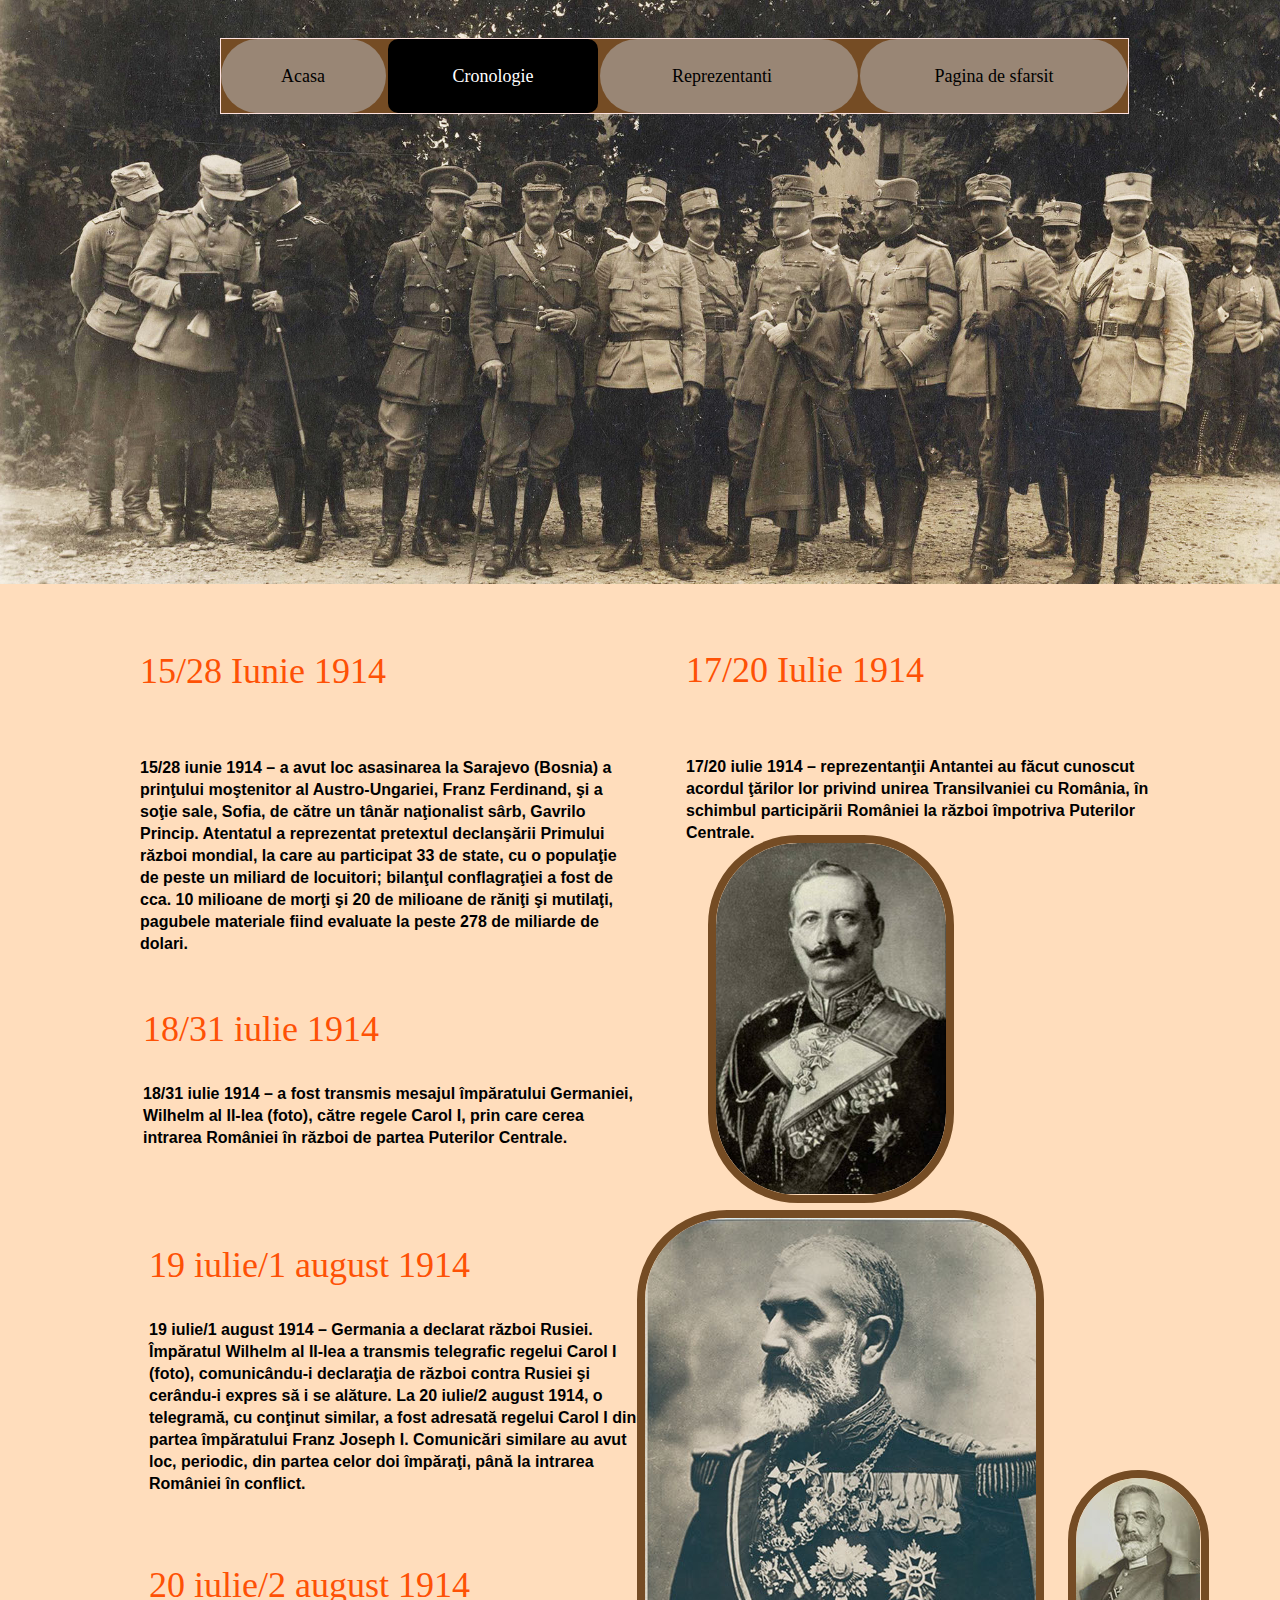
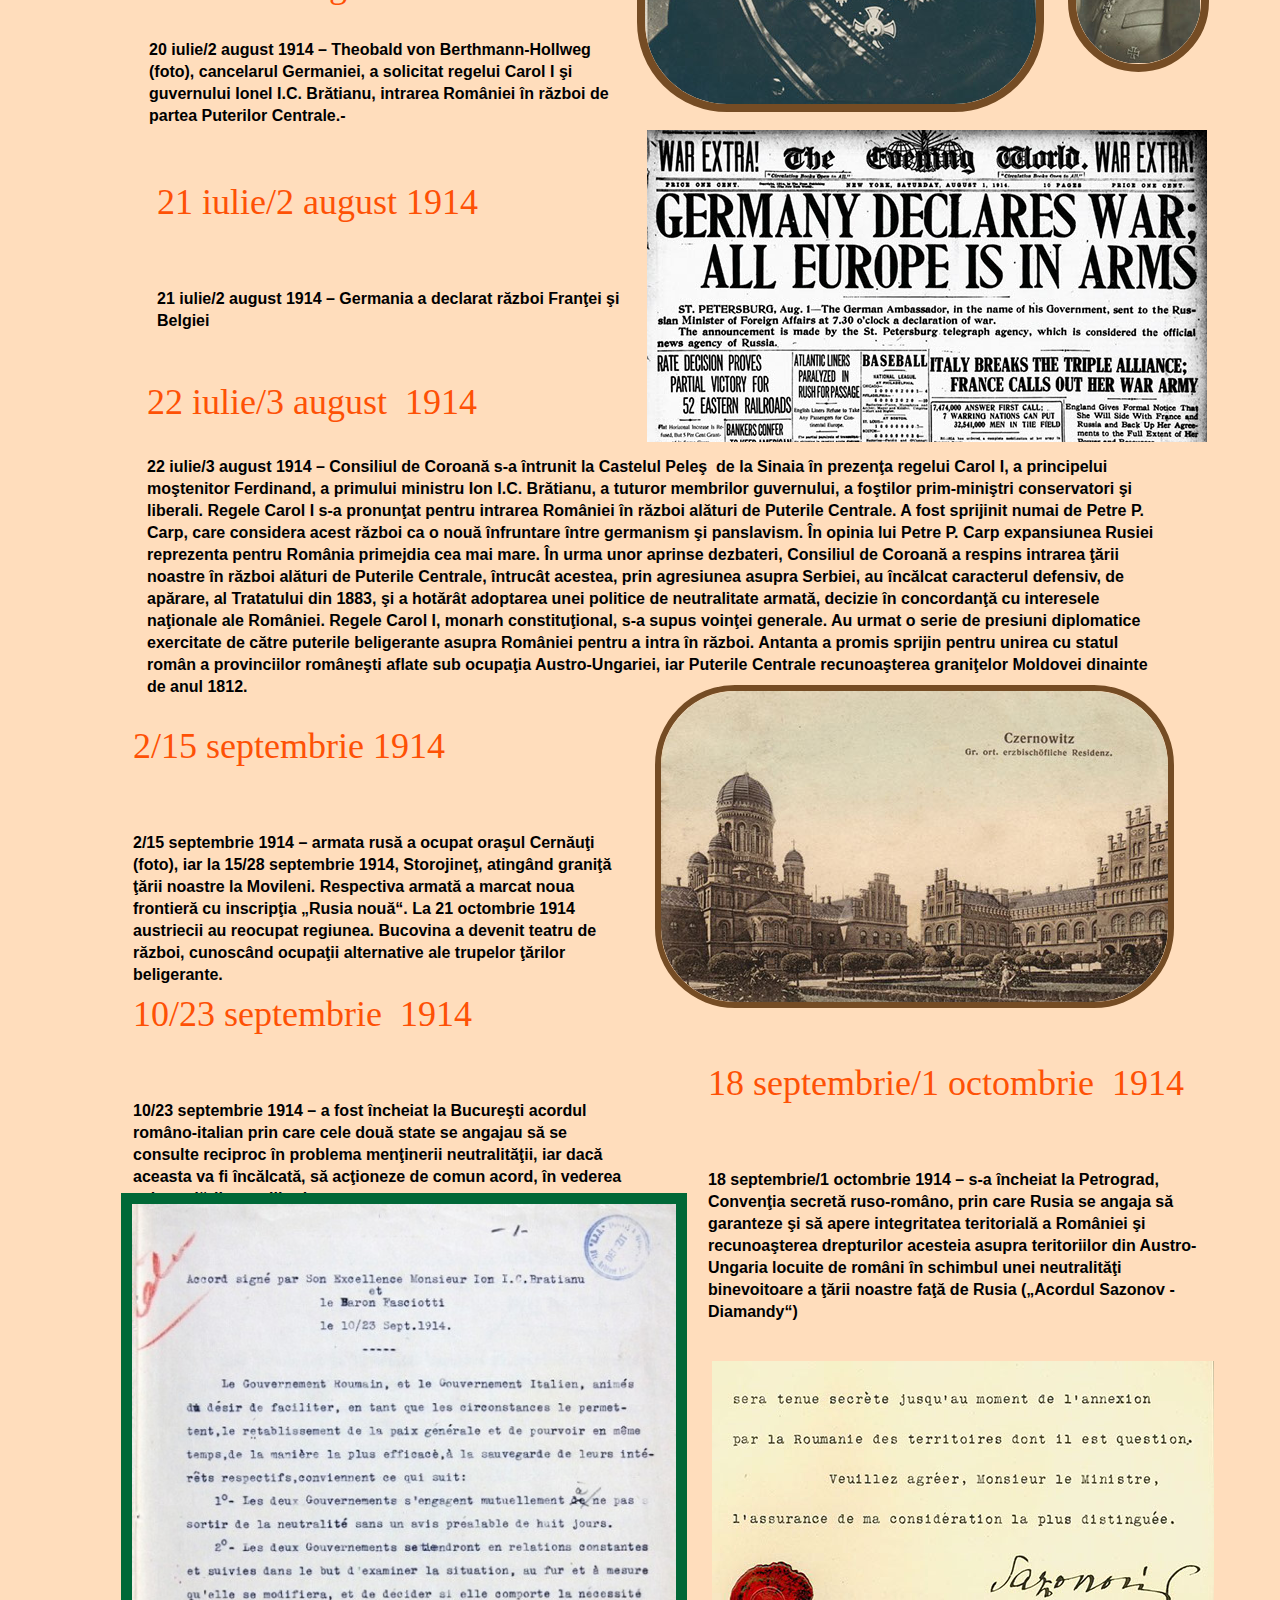
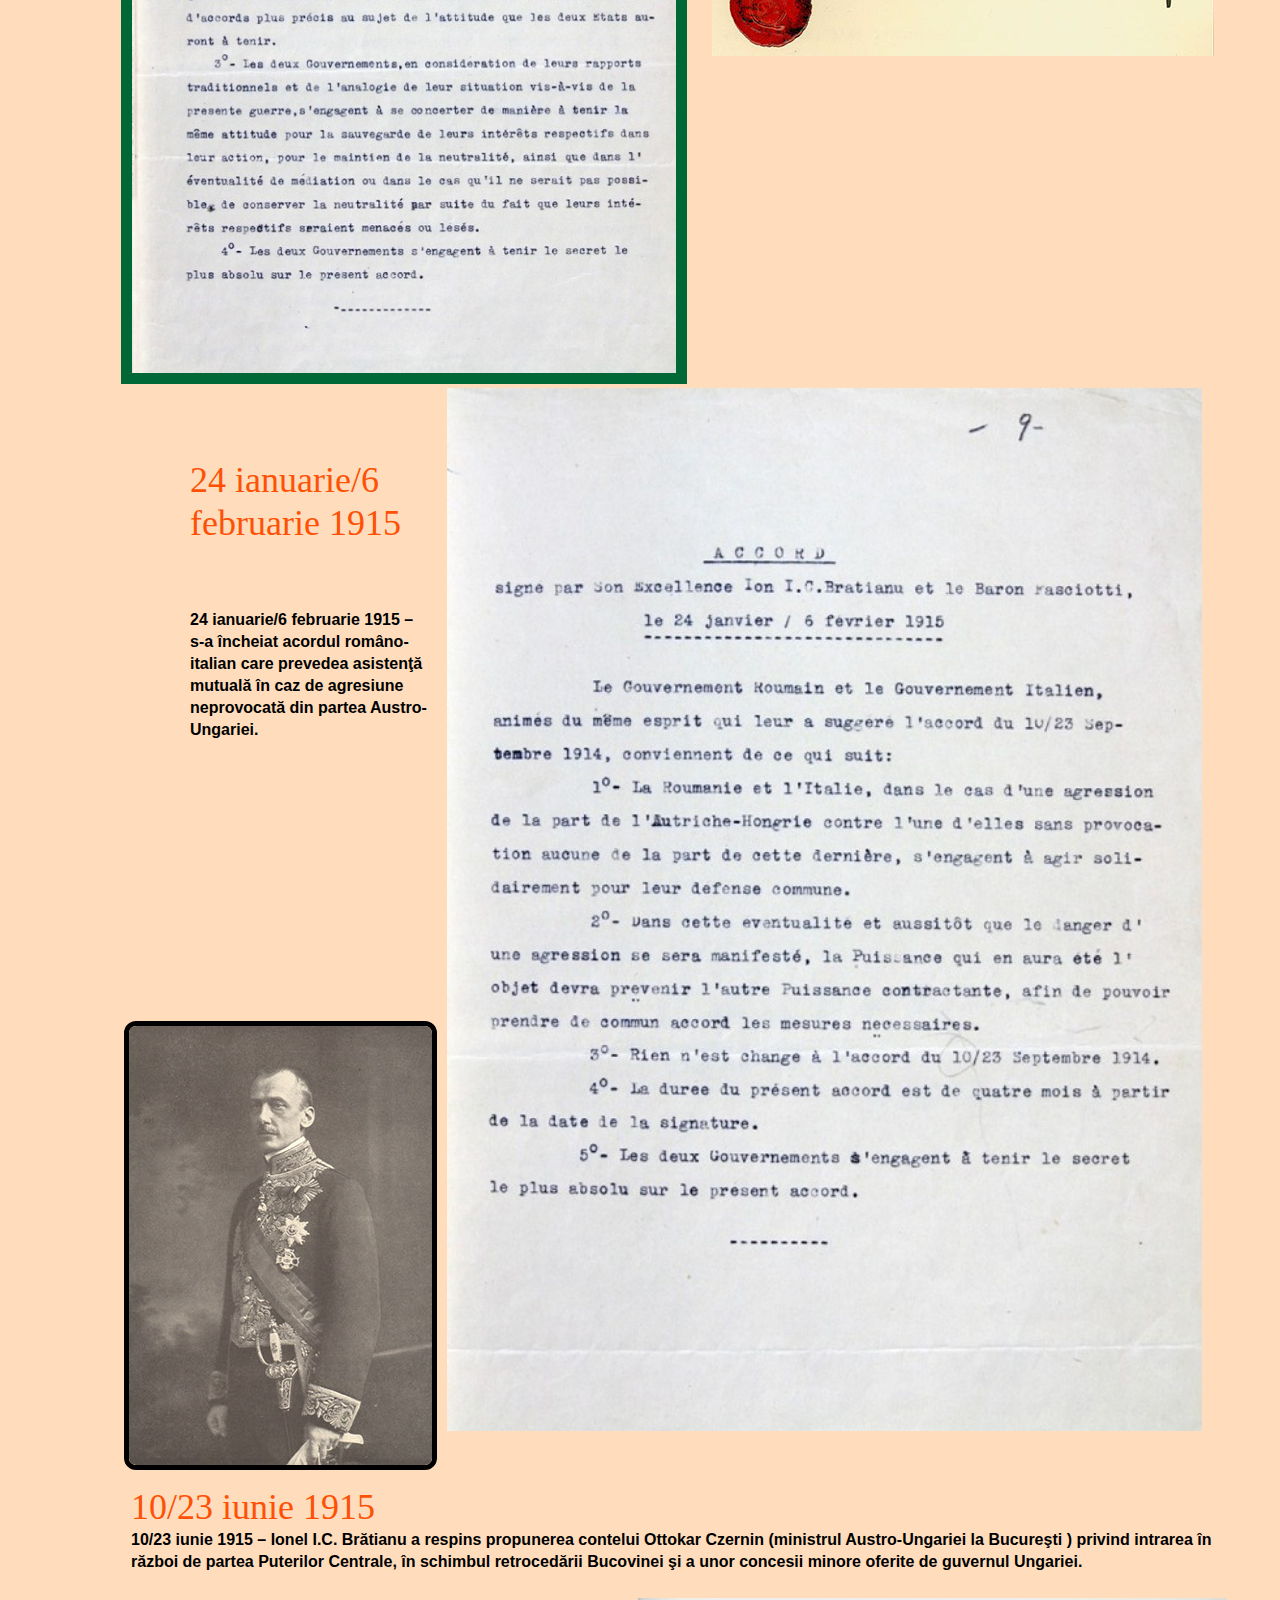
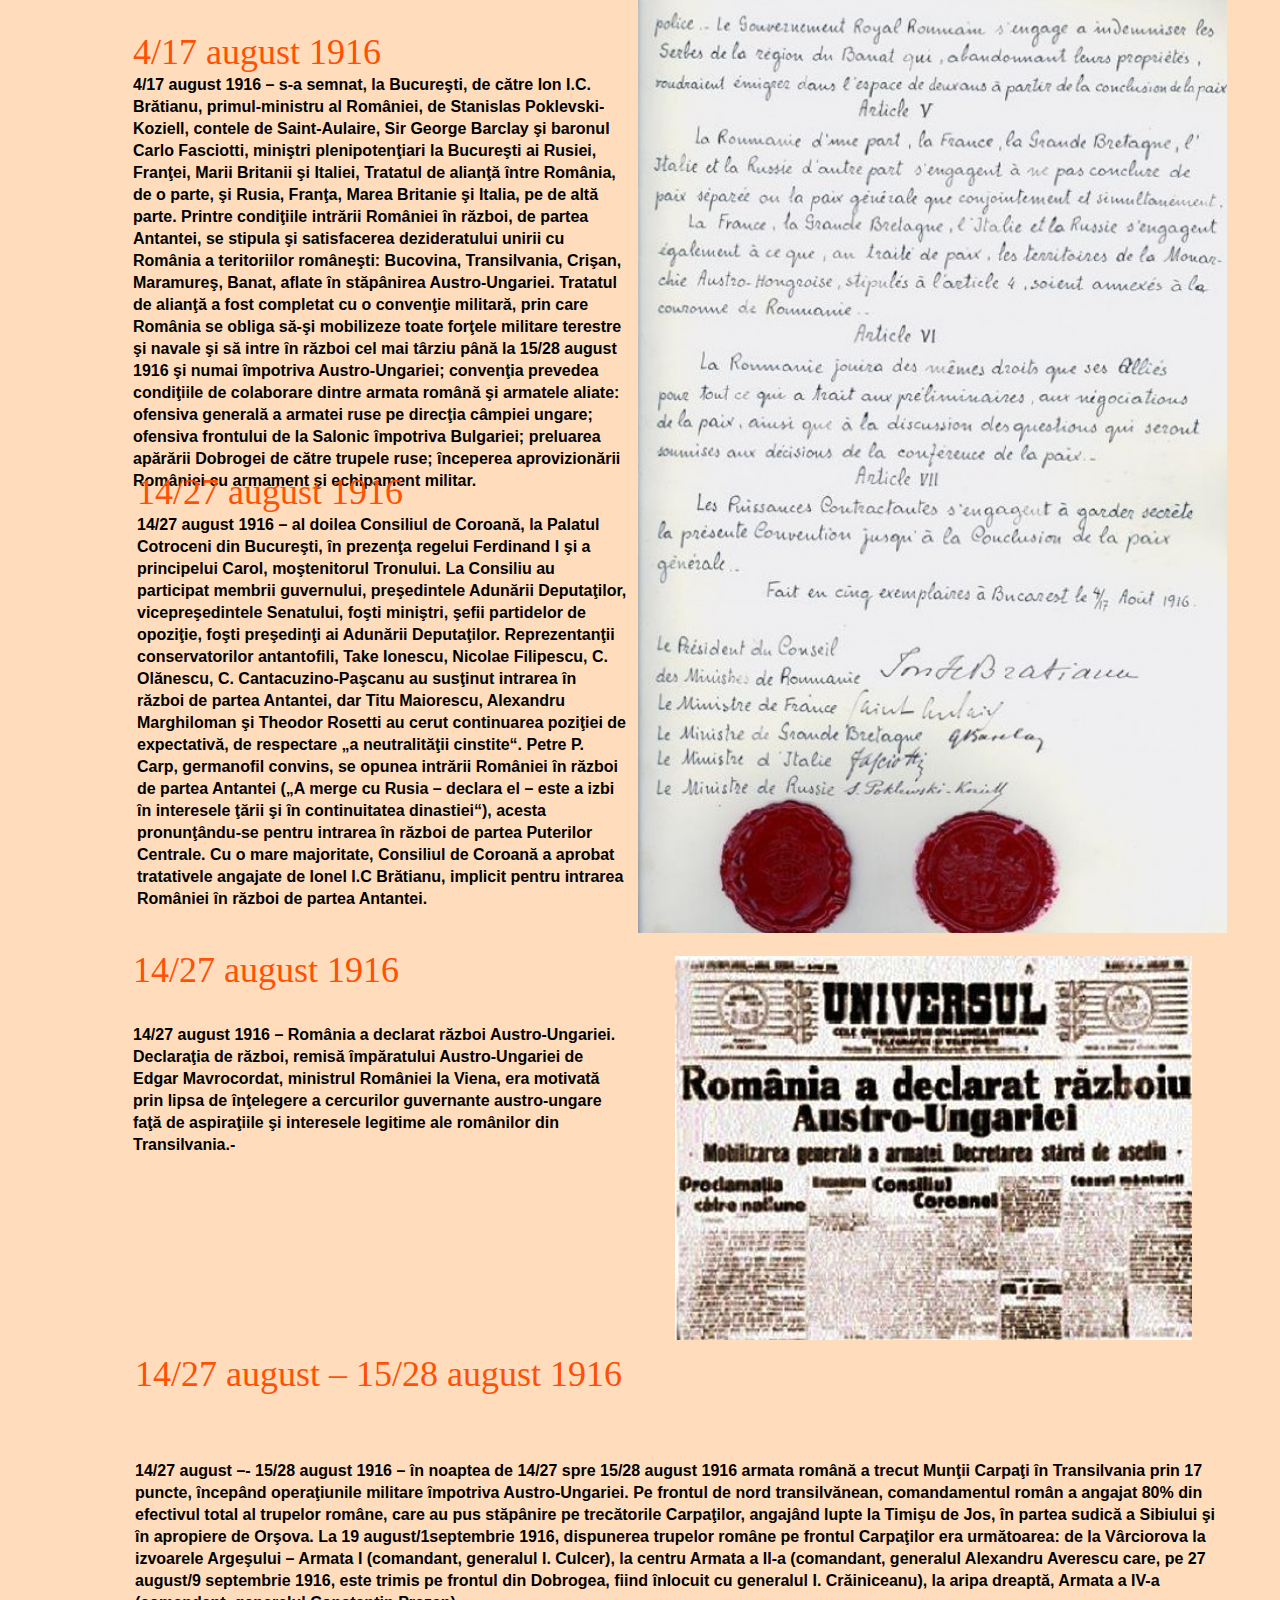
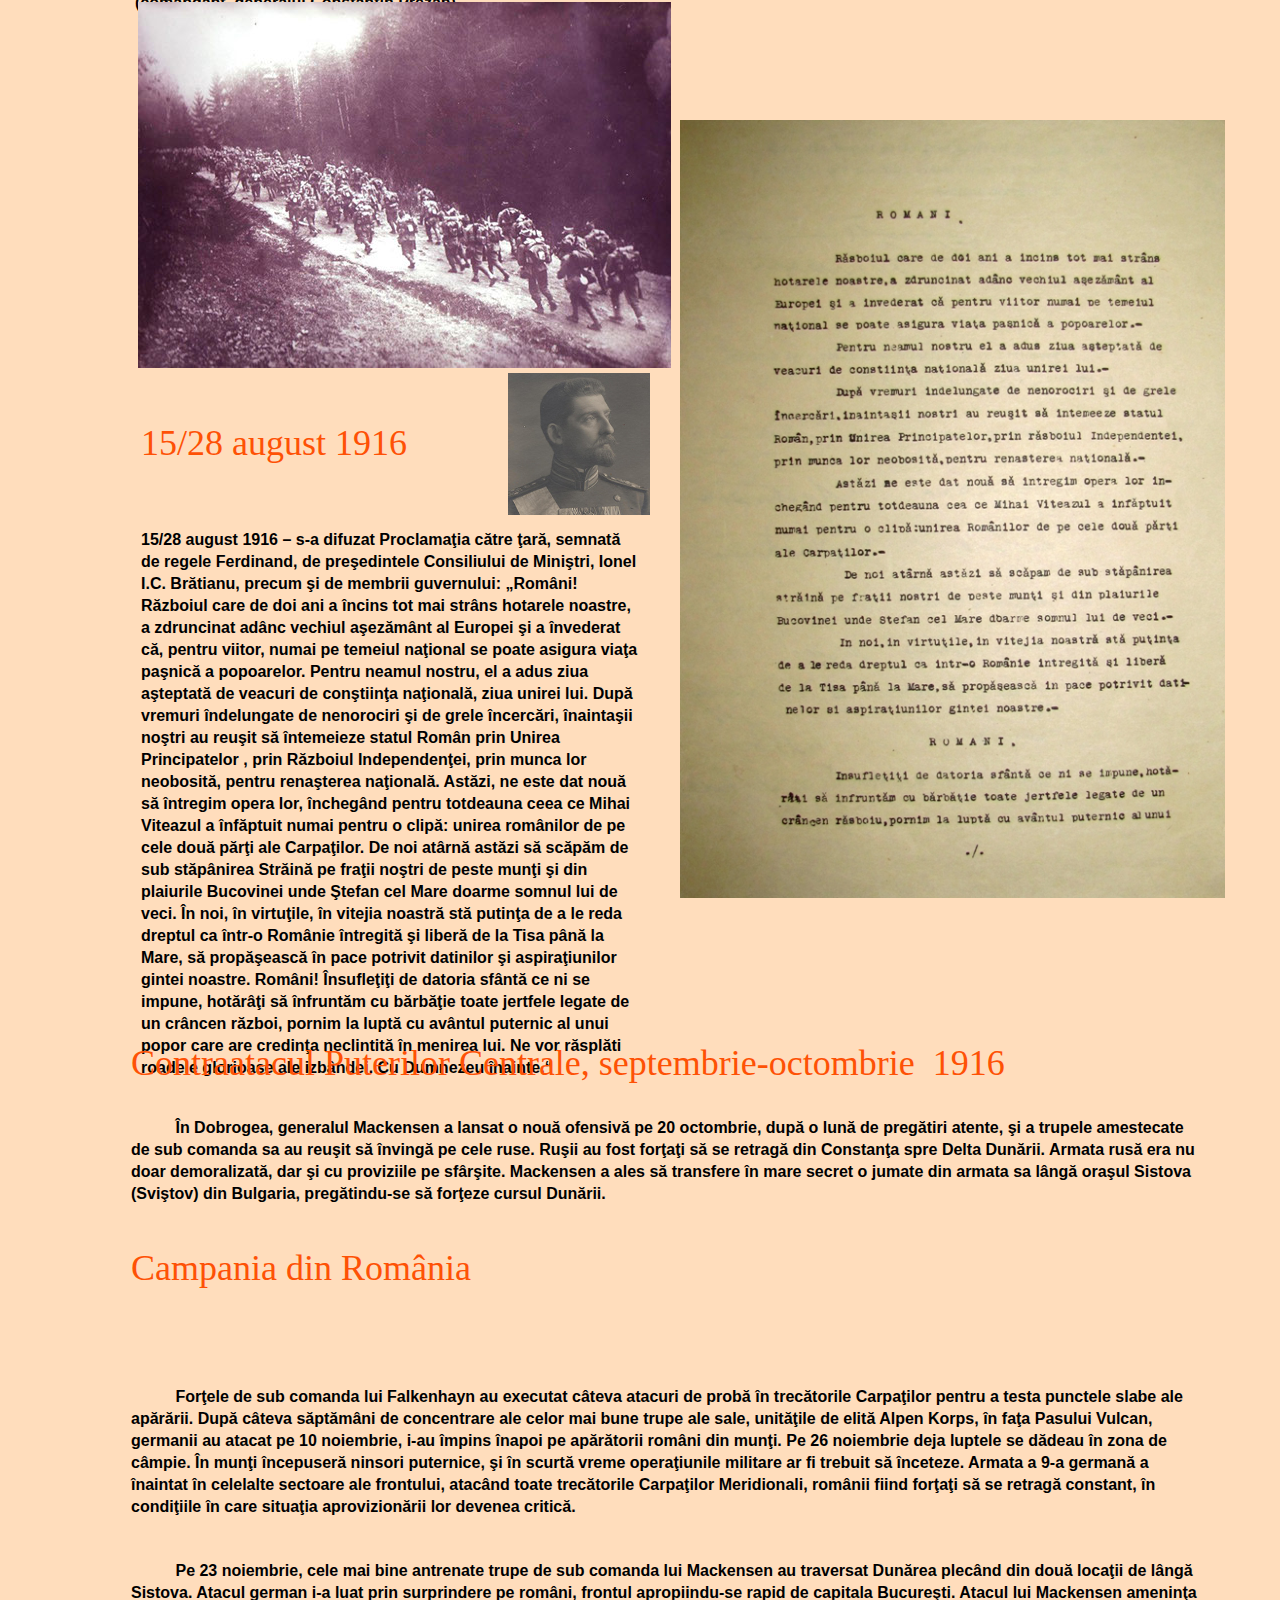
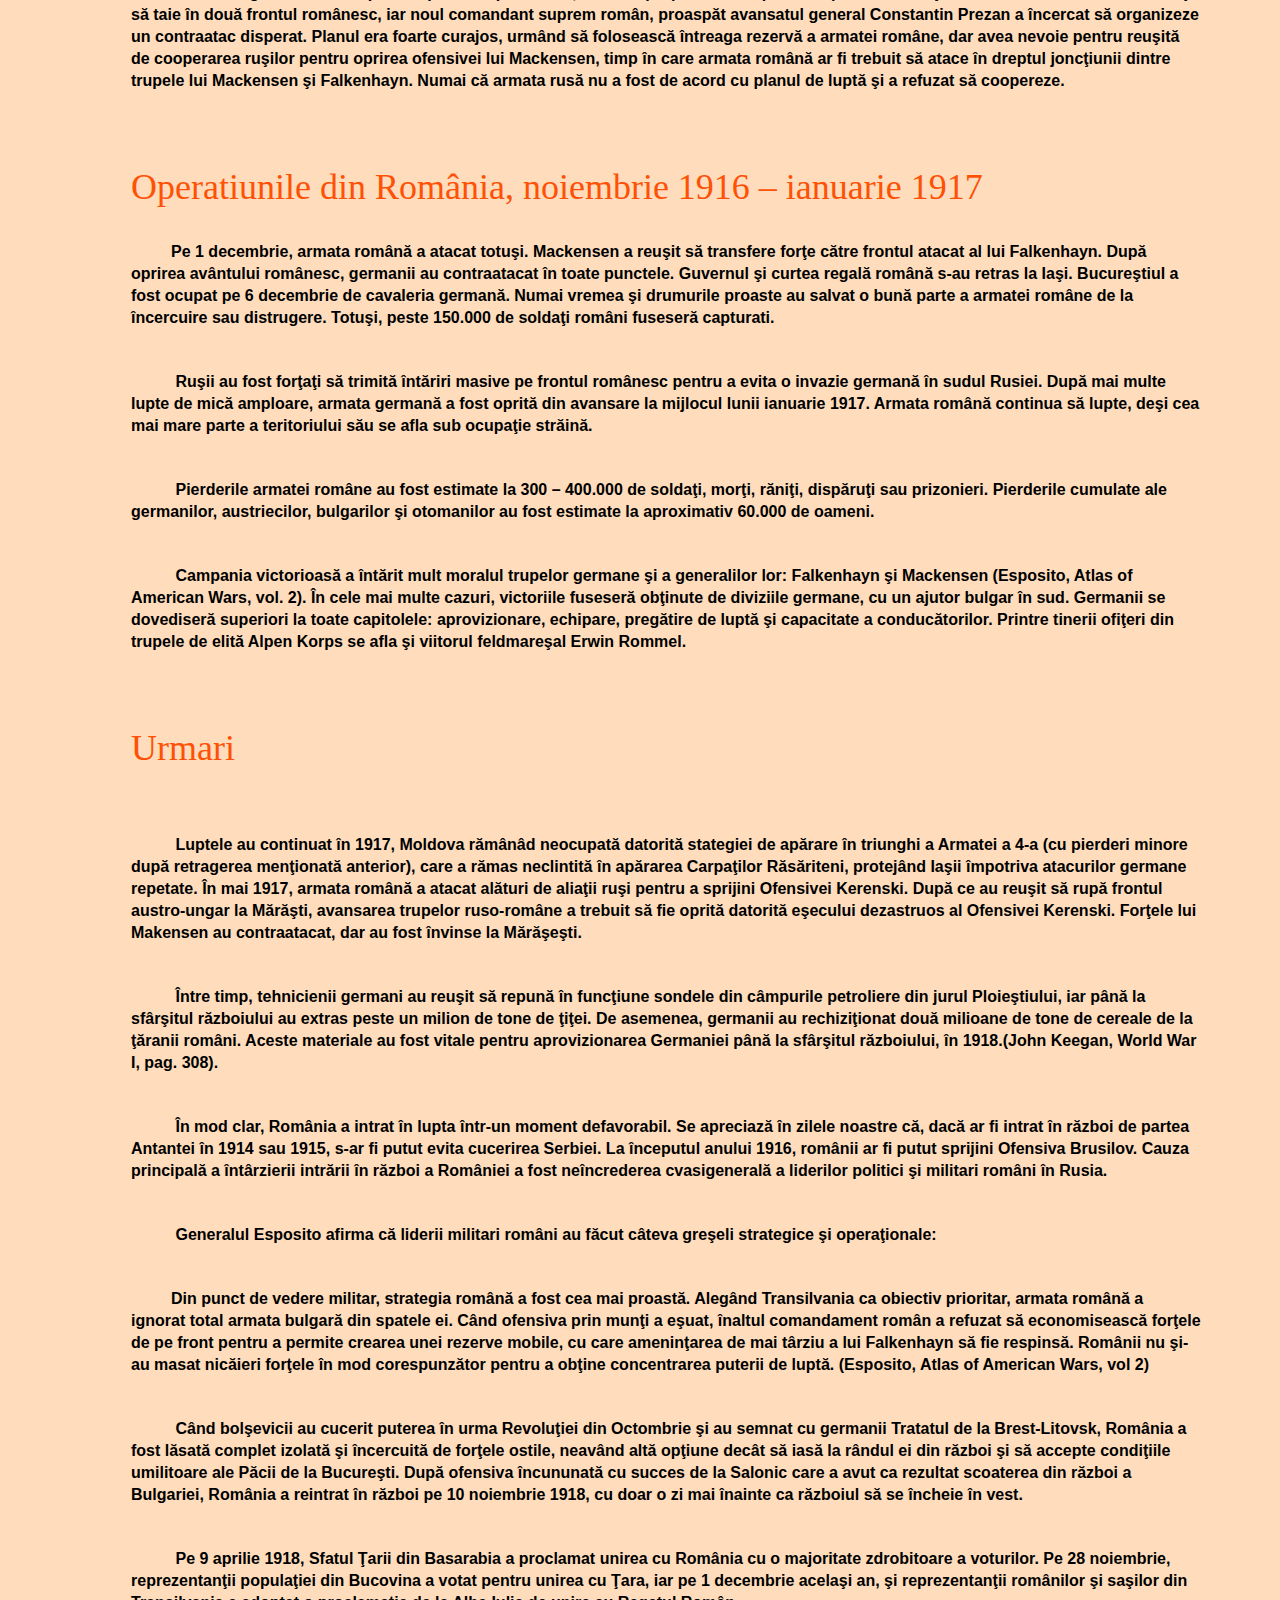
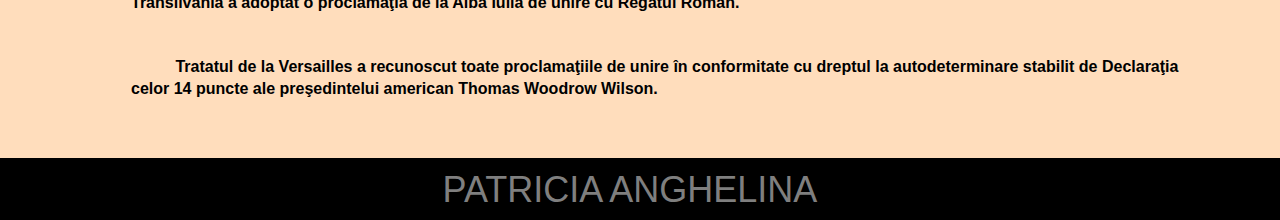
==== commit 0ce99ff4: "Add files via upload" ====
--- a/cronologie.html
+++ b/cronologie.html
@@ -1,7 +1,13 @@
 <!DOCTYPE html>
 <html class="html">
  <head>
-
+<script async src="//pagead2.googlesyndication.com/pagead/js/adsbygoogle.js"></script>
+<script>
+  (adsbygoogle = window.adsbygoogle || []).push({
+    google_ad_client: "ca-pub-8978479549881816",
+    enable_page_level_ads: true
+  });
+</script>
   <script type="text/javascript">
    if(typeof Muse == "undefined") window.Muse = {}; window.Muse.assets = {"required":["jquery-1.8.3.min.js", "museutils.js", "jquery.musemenu.js", "jquery.watch.js", "cronologie.css"], "outOfDate":[]};
 </script>
@@ -301,7 +307,7 @@
      <div id="u143"><!-- group -->
       <div class="clearfix" id="u143_align_to_page">
        <div class="clearfix grpelem" id="u203-4"><!-- content -->
-        <p>© 2015 George Lambru</p>
+        <p>PATRICIA ANGHELINA</p>
        </div>
       </div>
      </div>
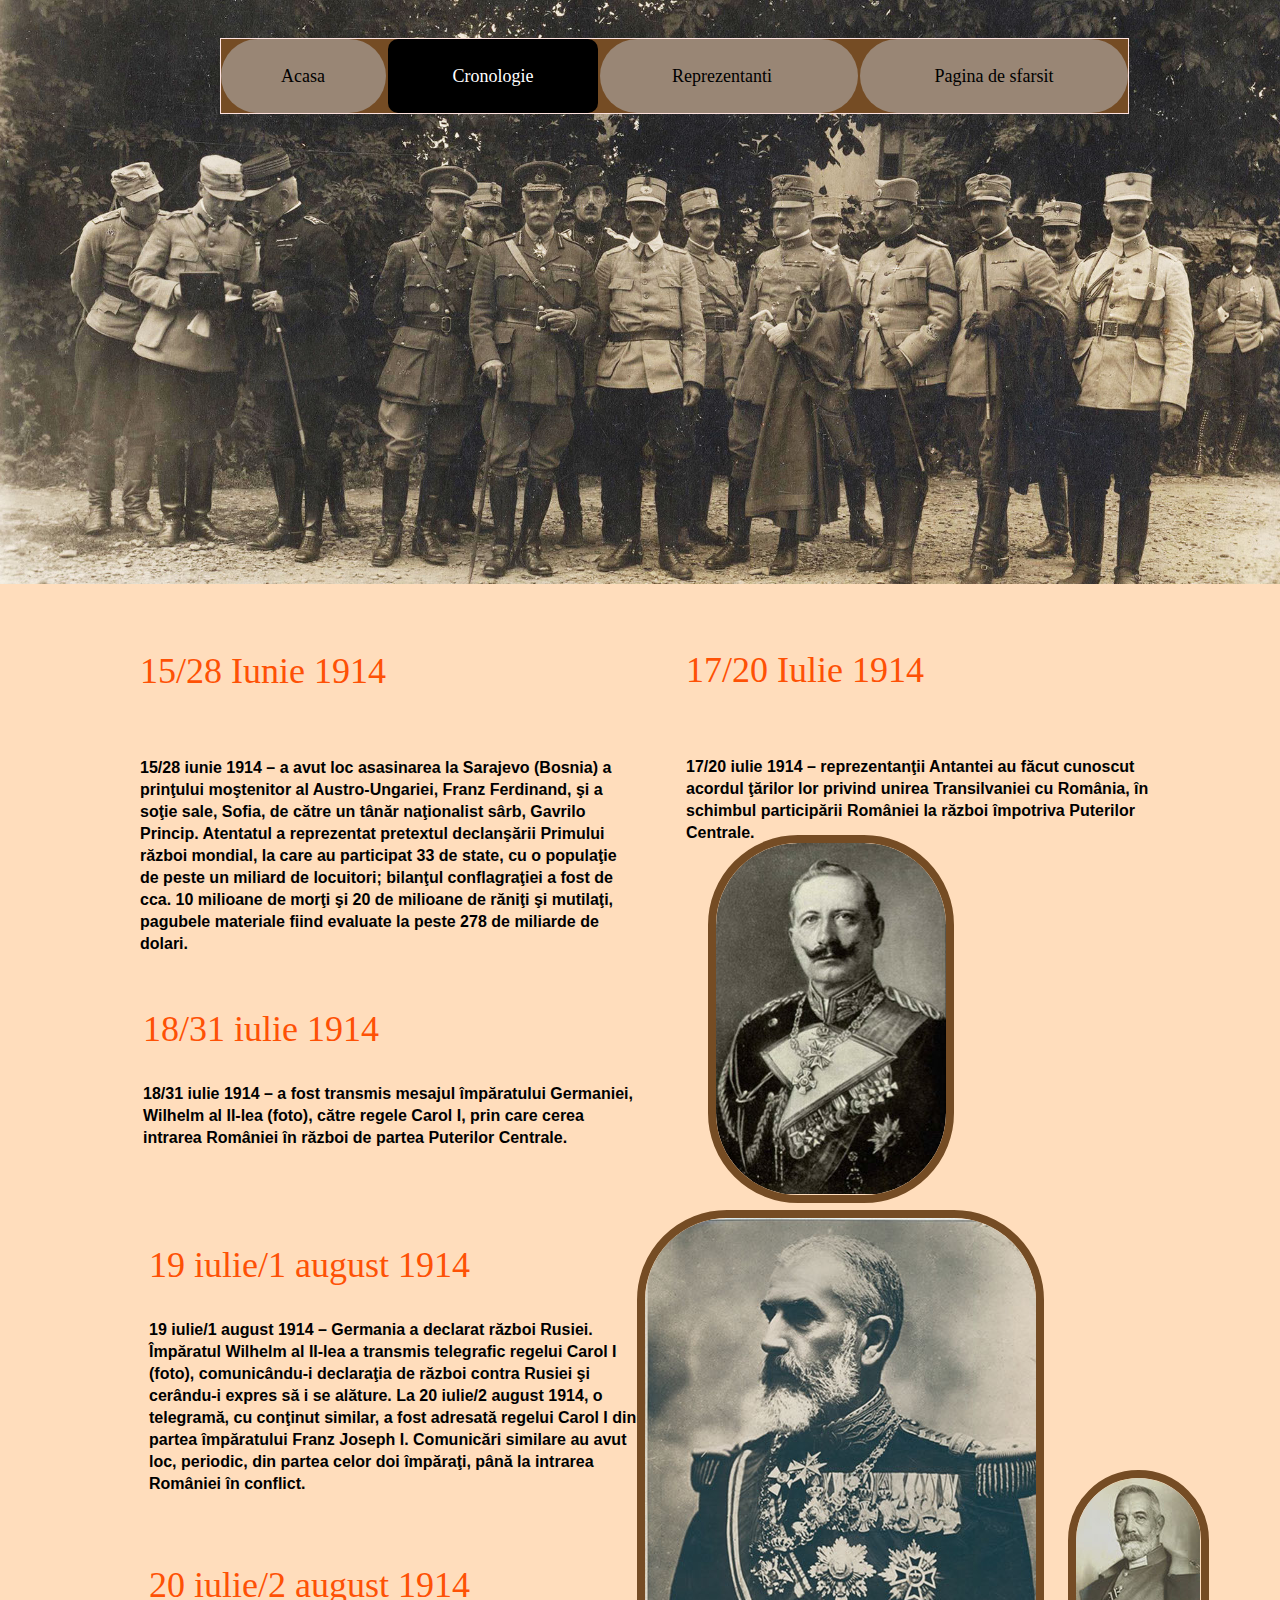
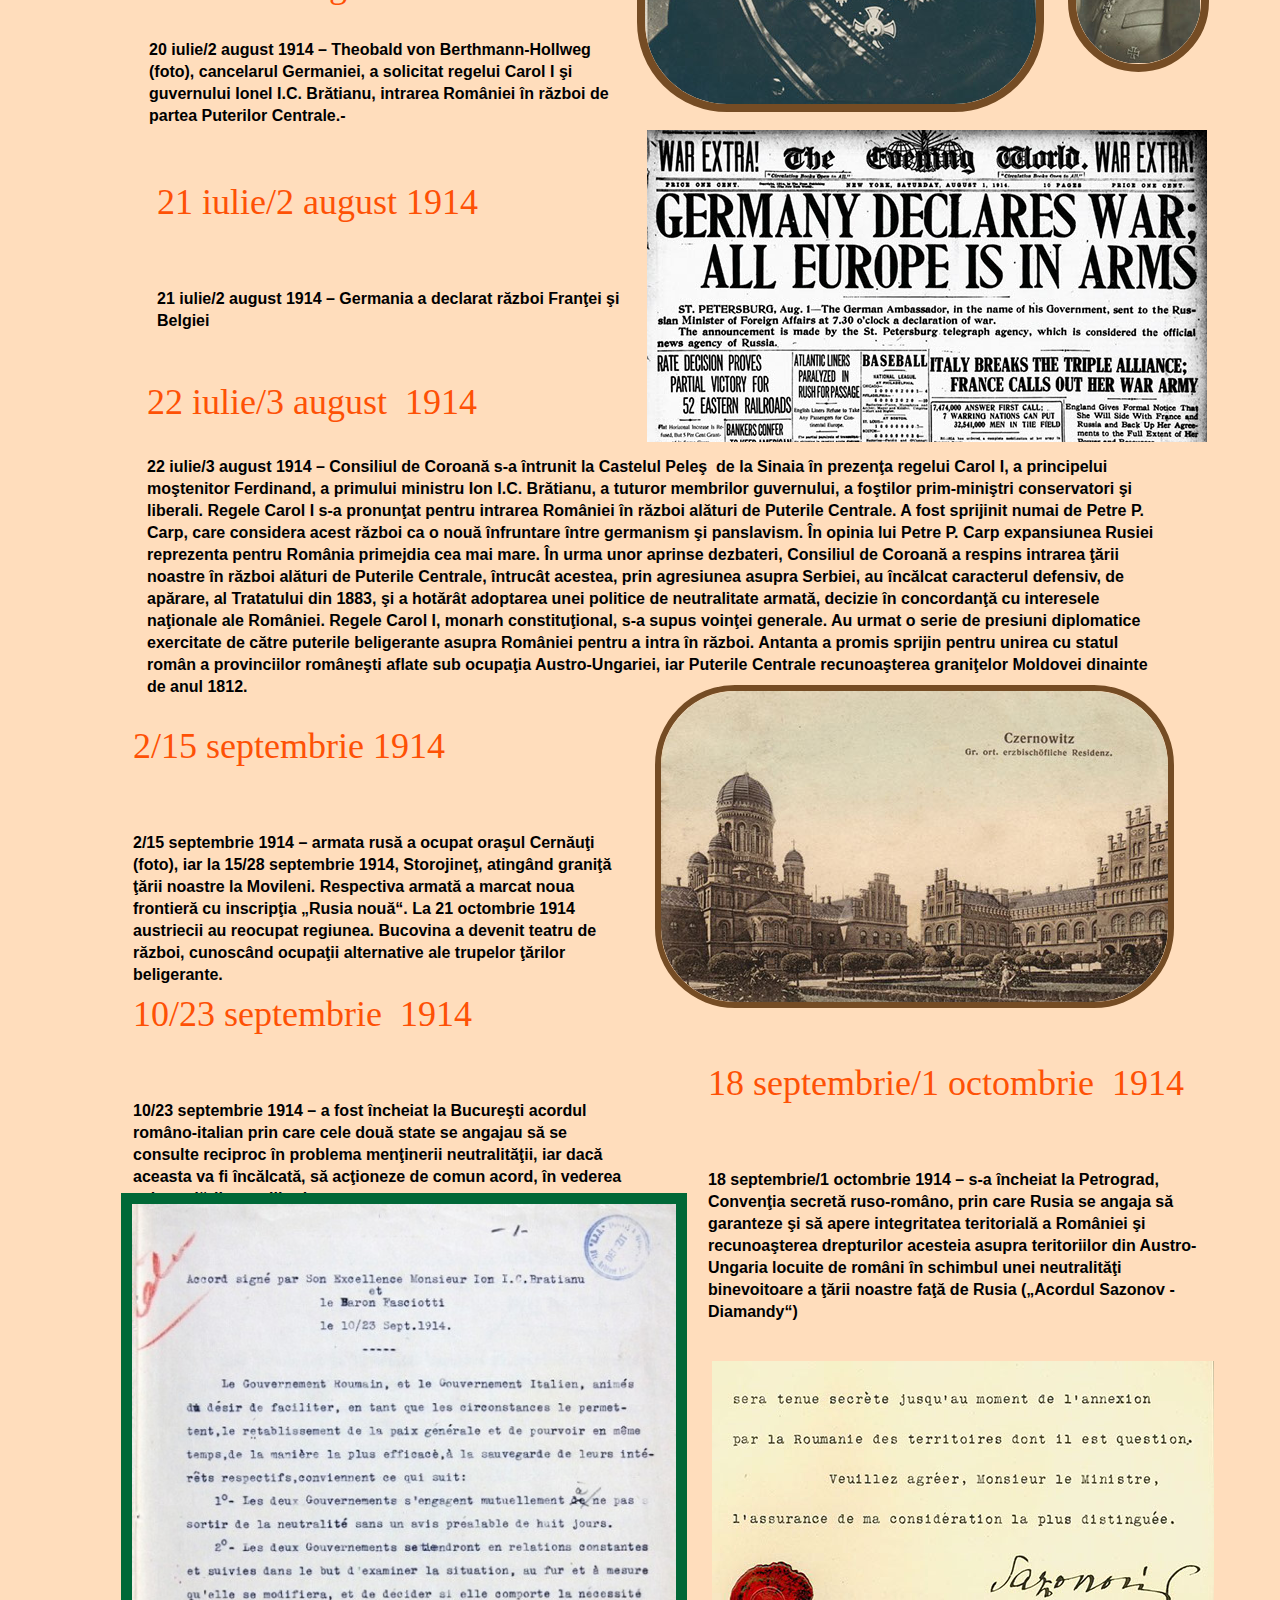
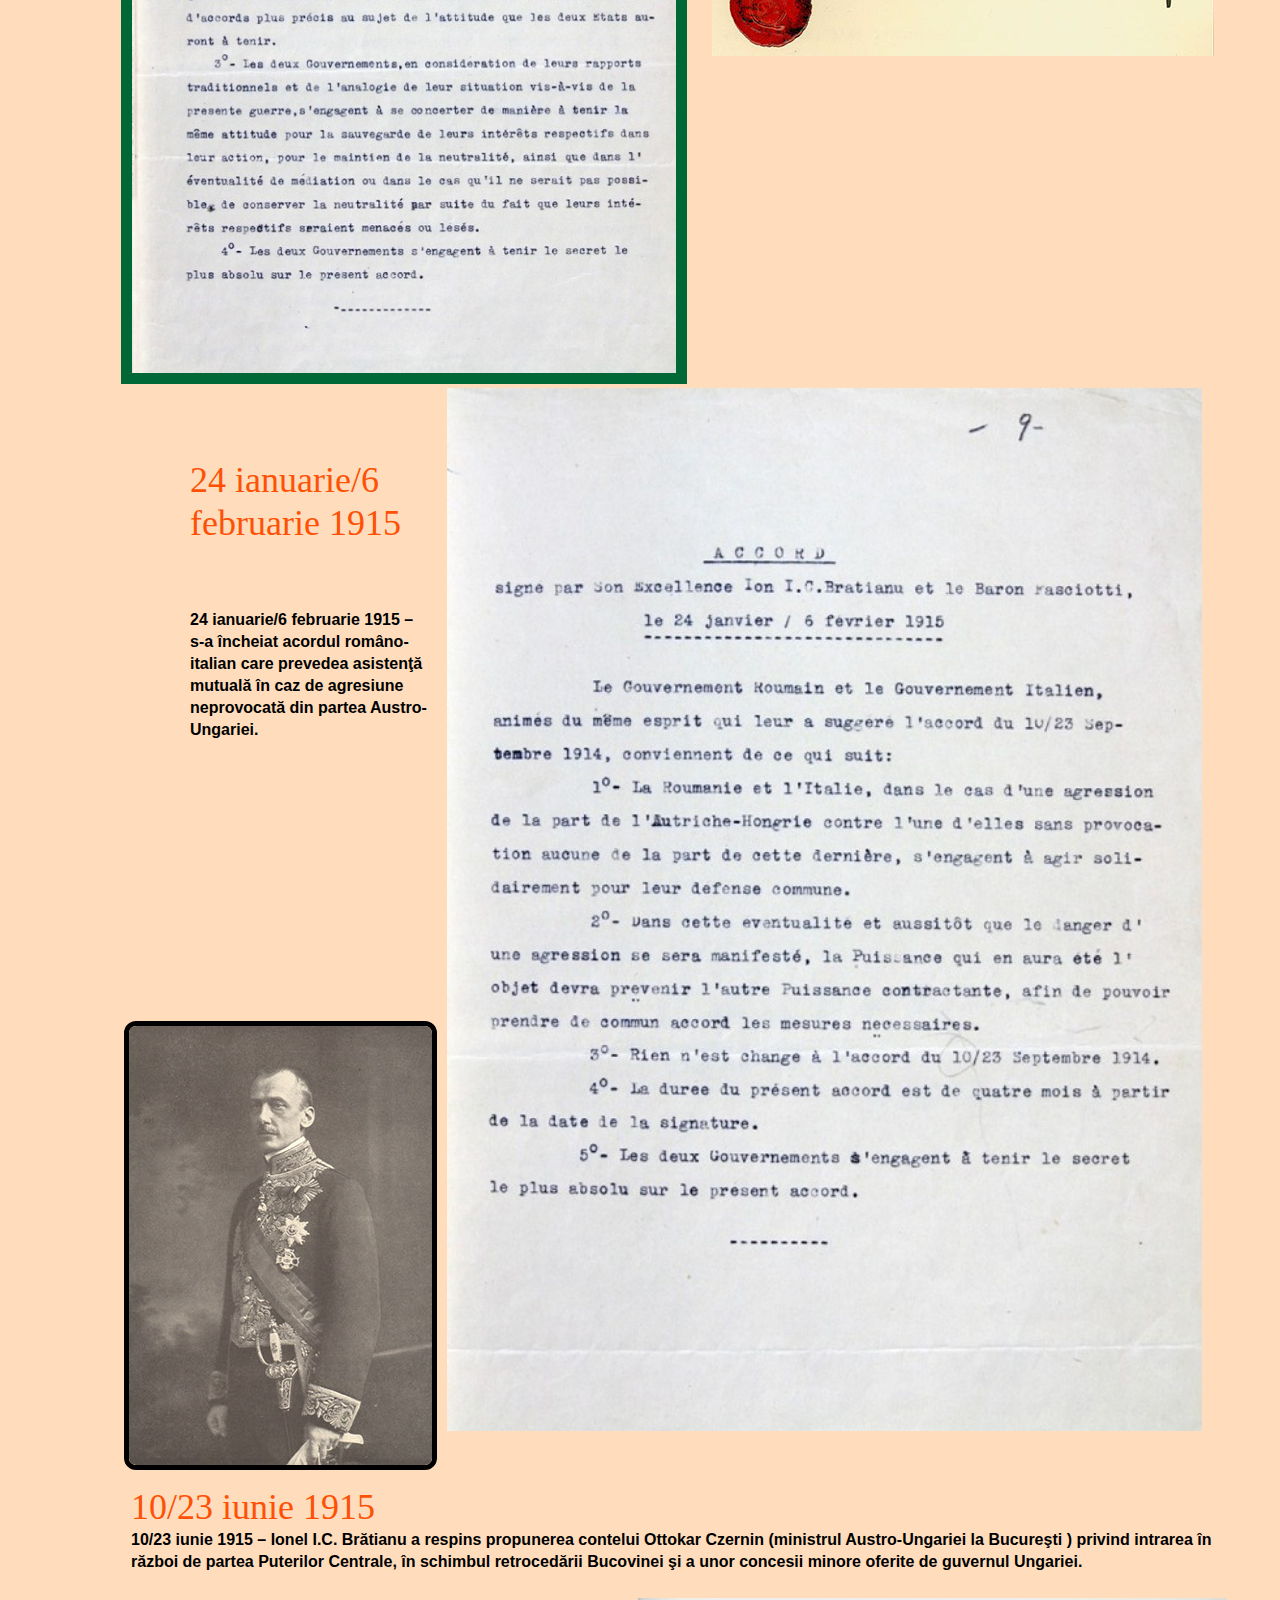
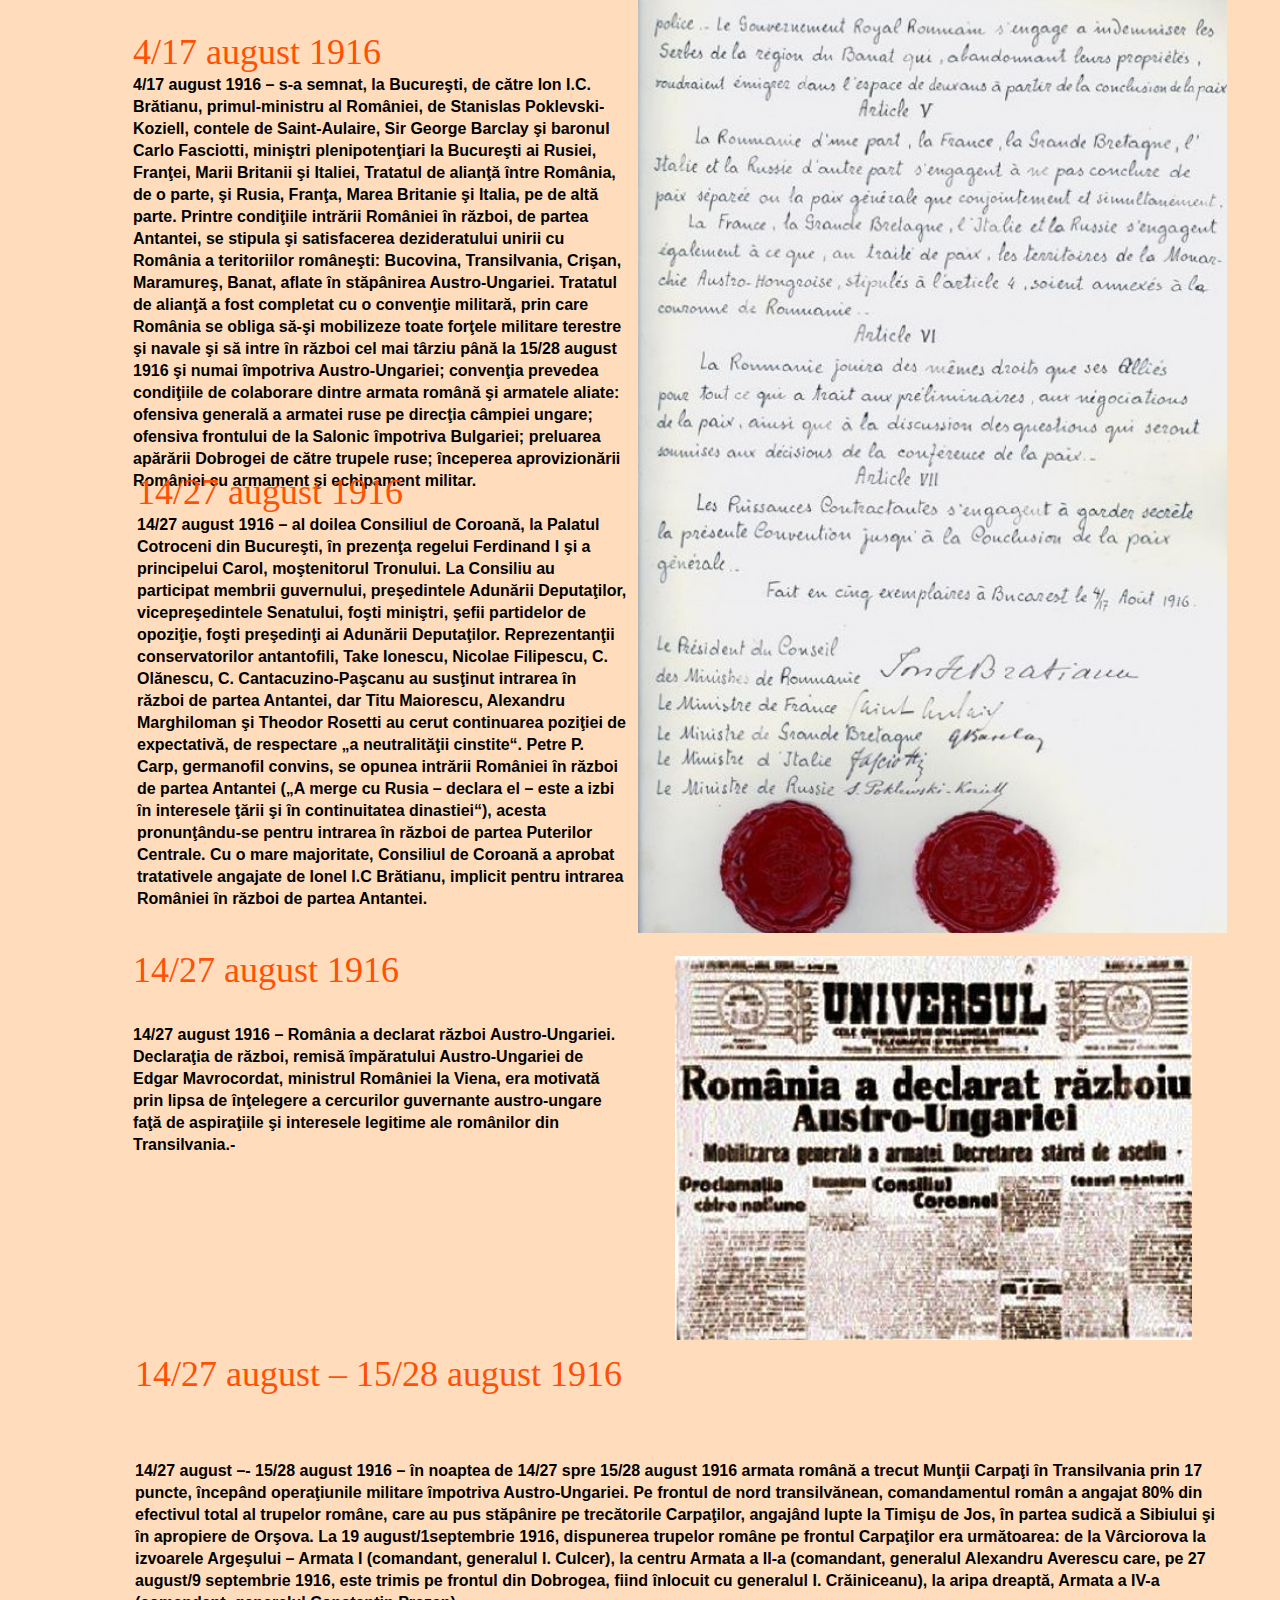
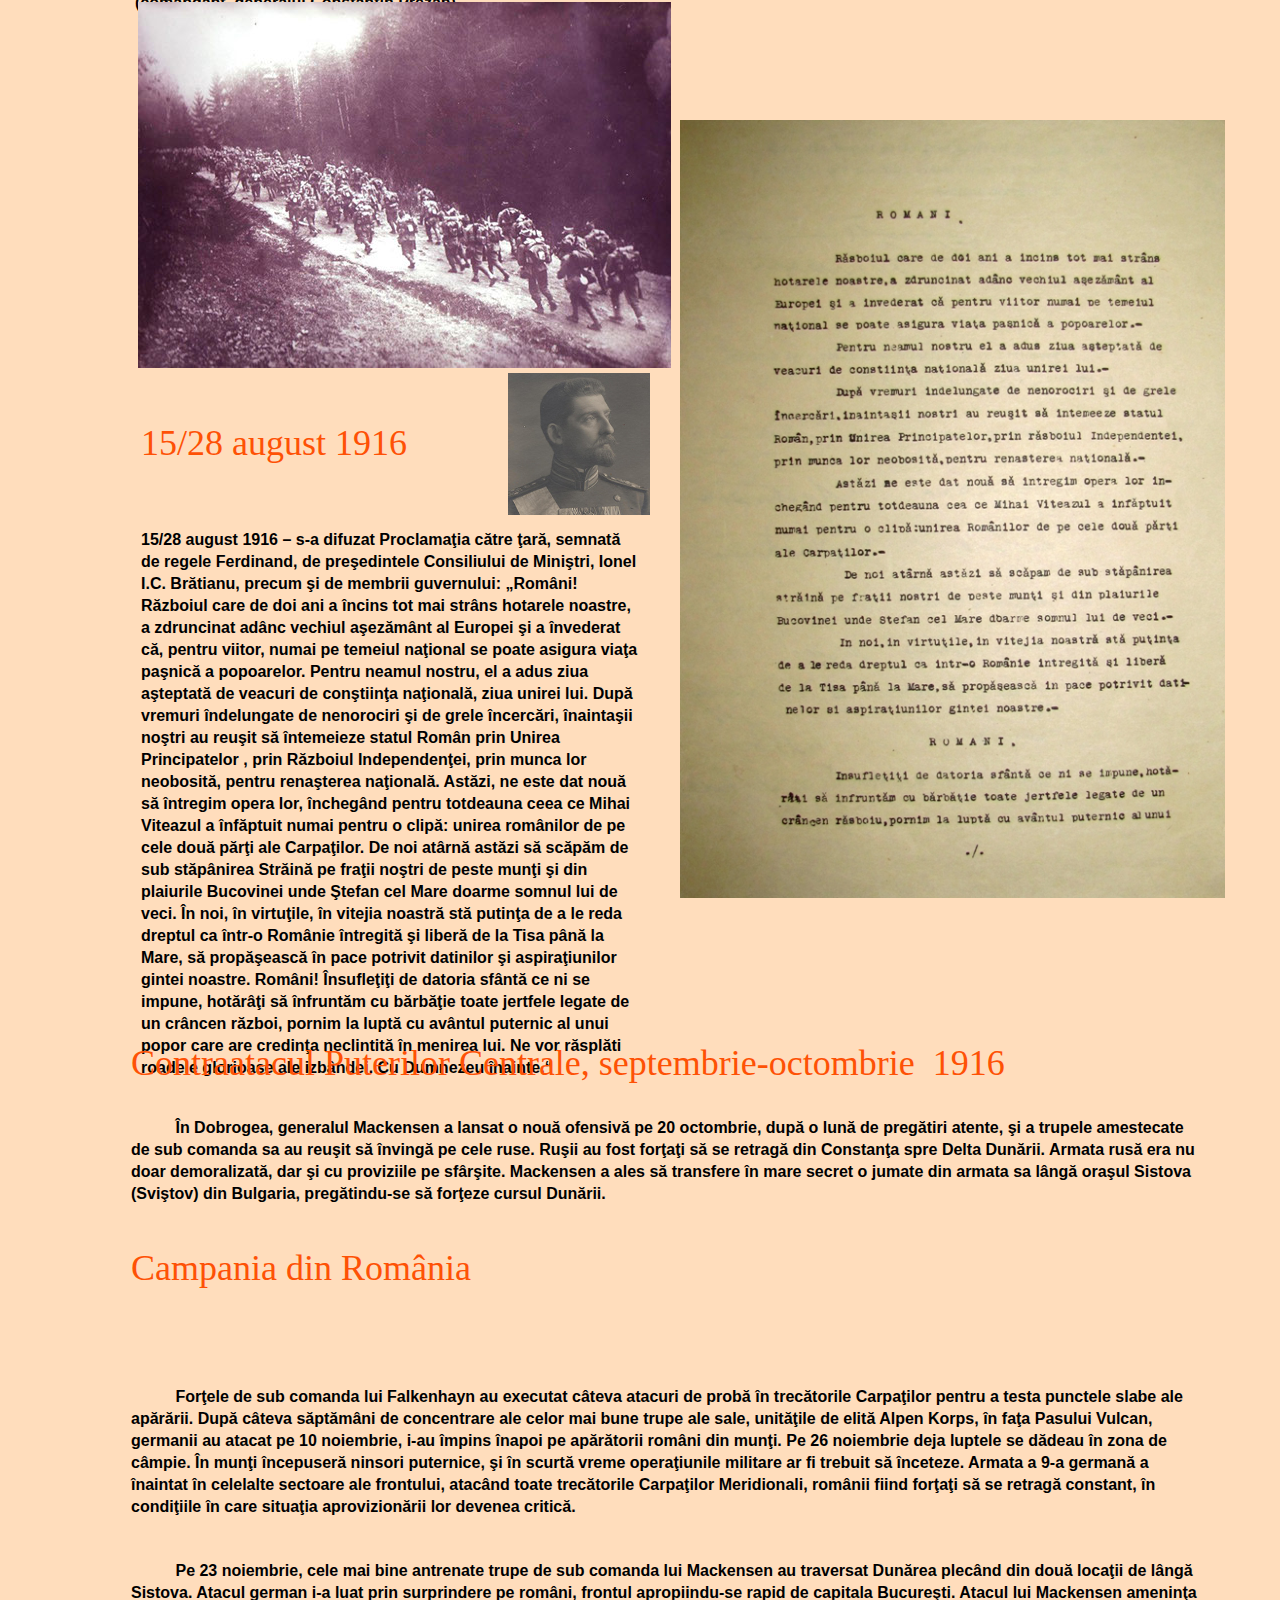
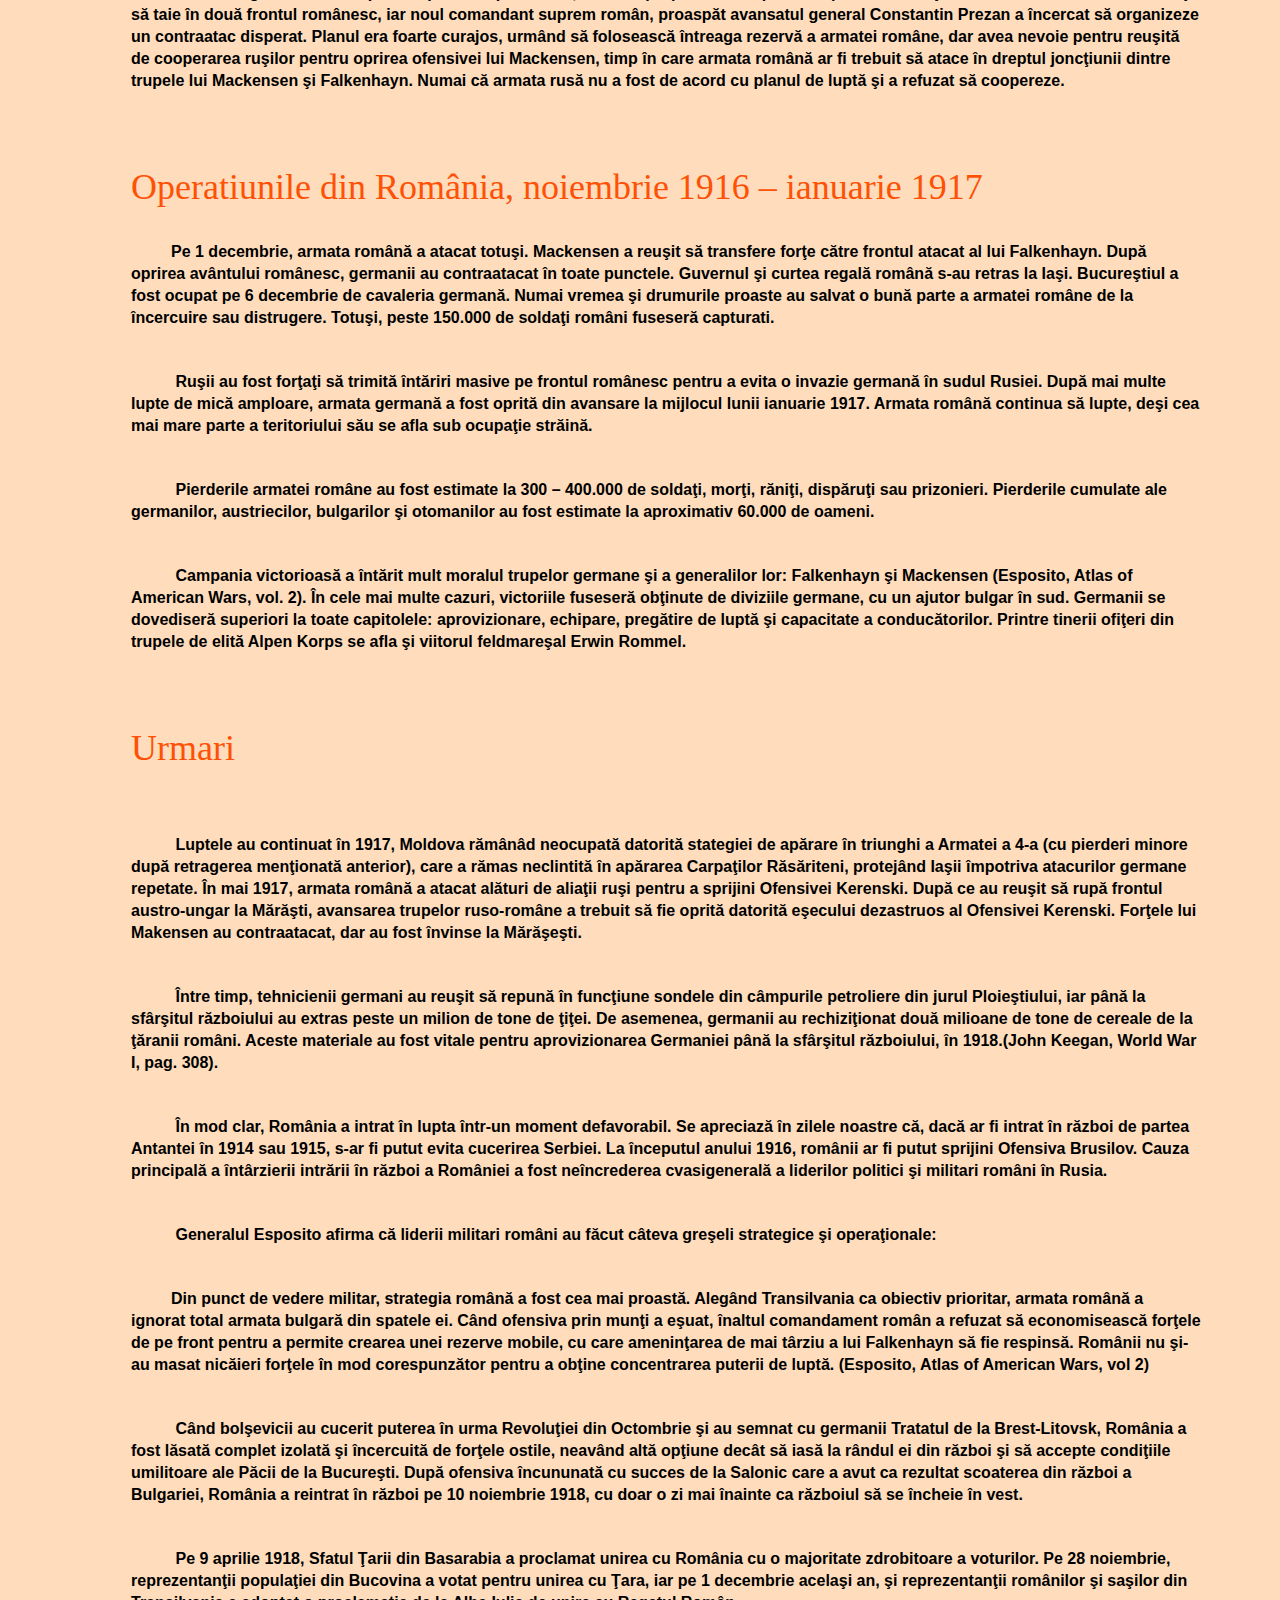
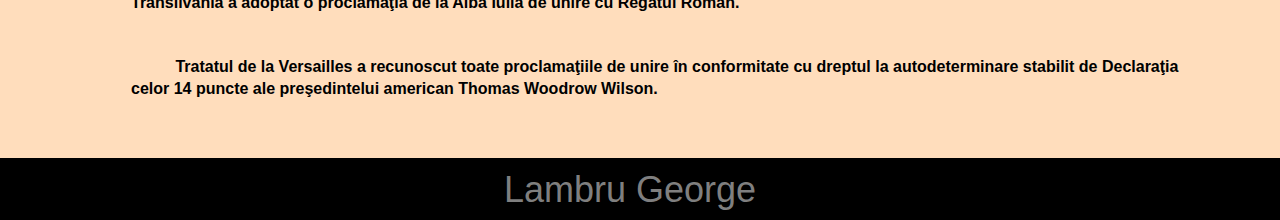
==== commit 25ff4fa2: "Add files via upload" ====
--- a/cronologie.html
+++ b/cronologie.html
@@ -307,7 +307,7 @@
      <div id="u143"><!-- group -->
       <div class="clearfix" id="u143_align_to_page">
        <div class="clearfix grpelem" id="u203-4"><!-- content -->
-        <p>PATRICIA ANGHELINA</p>
+        <p>Lambru George</p>
        </div>
       </div>
      </div>
